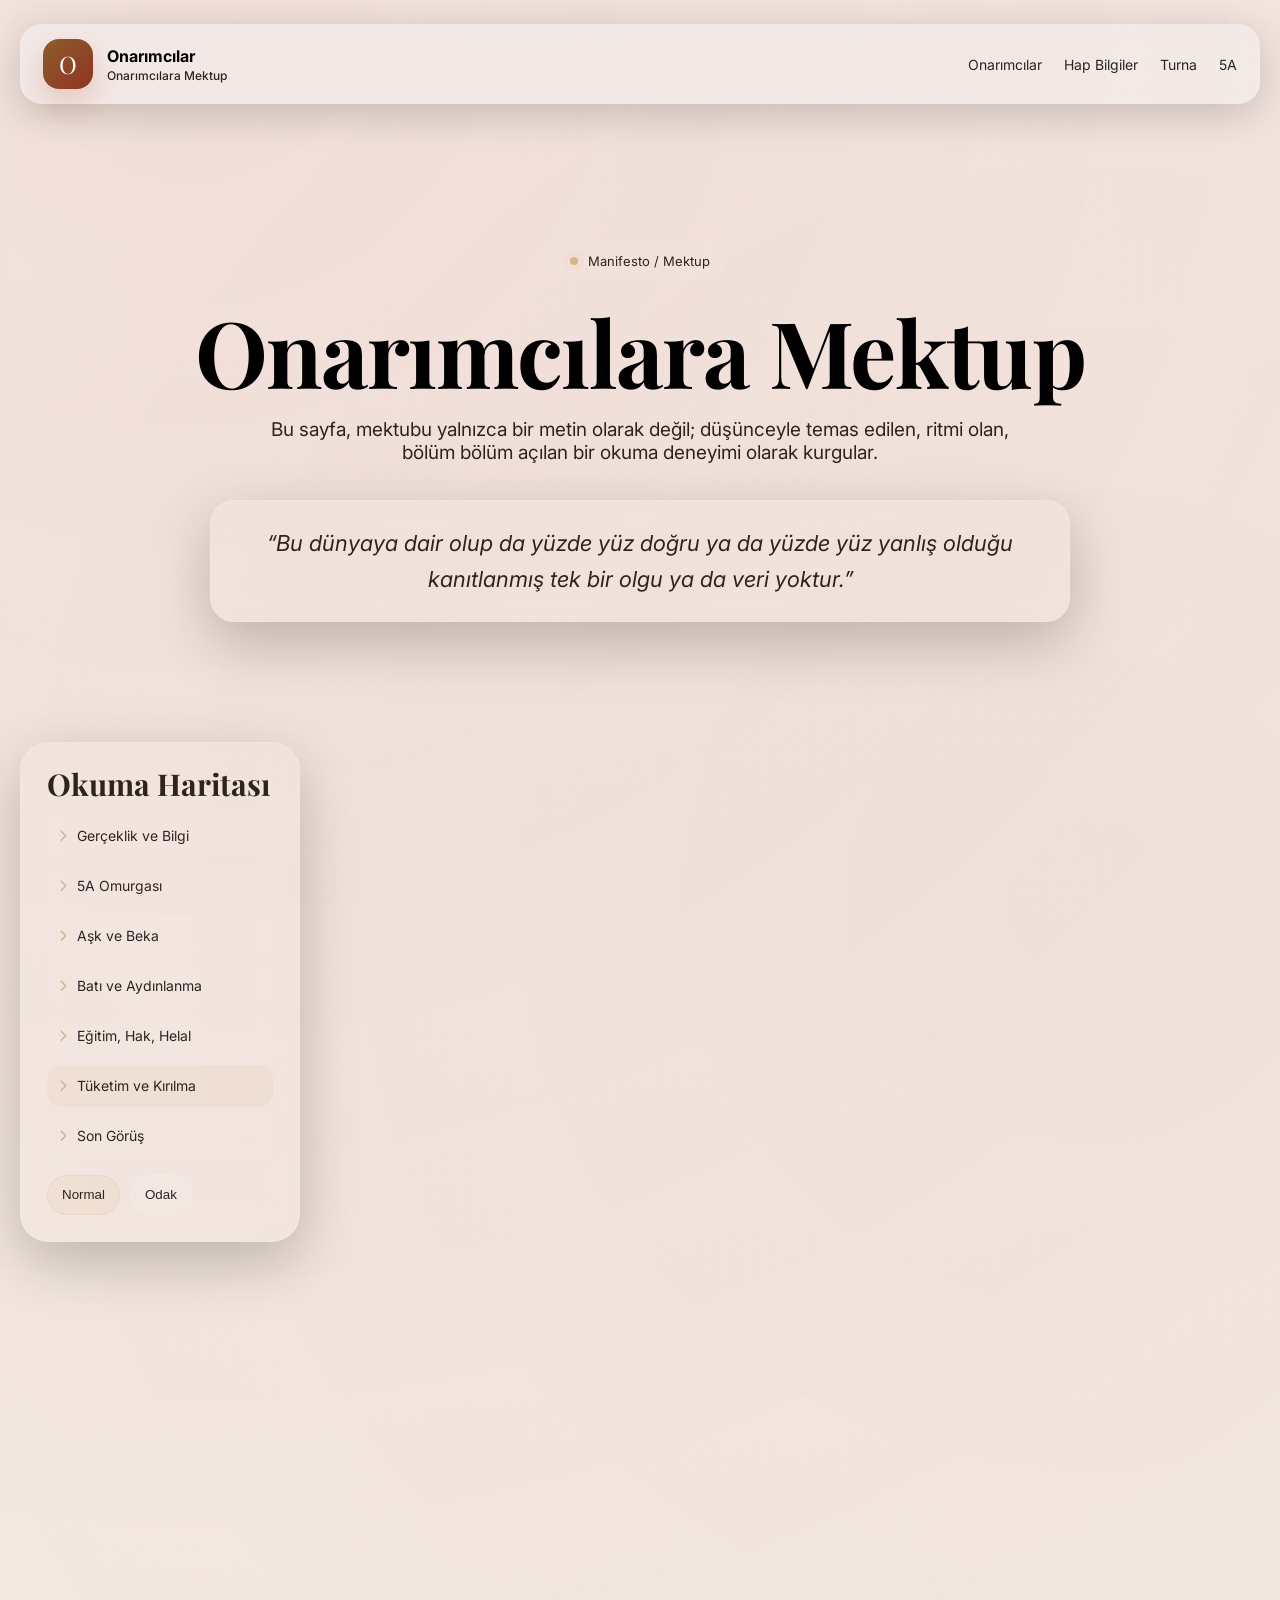
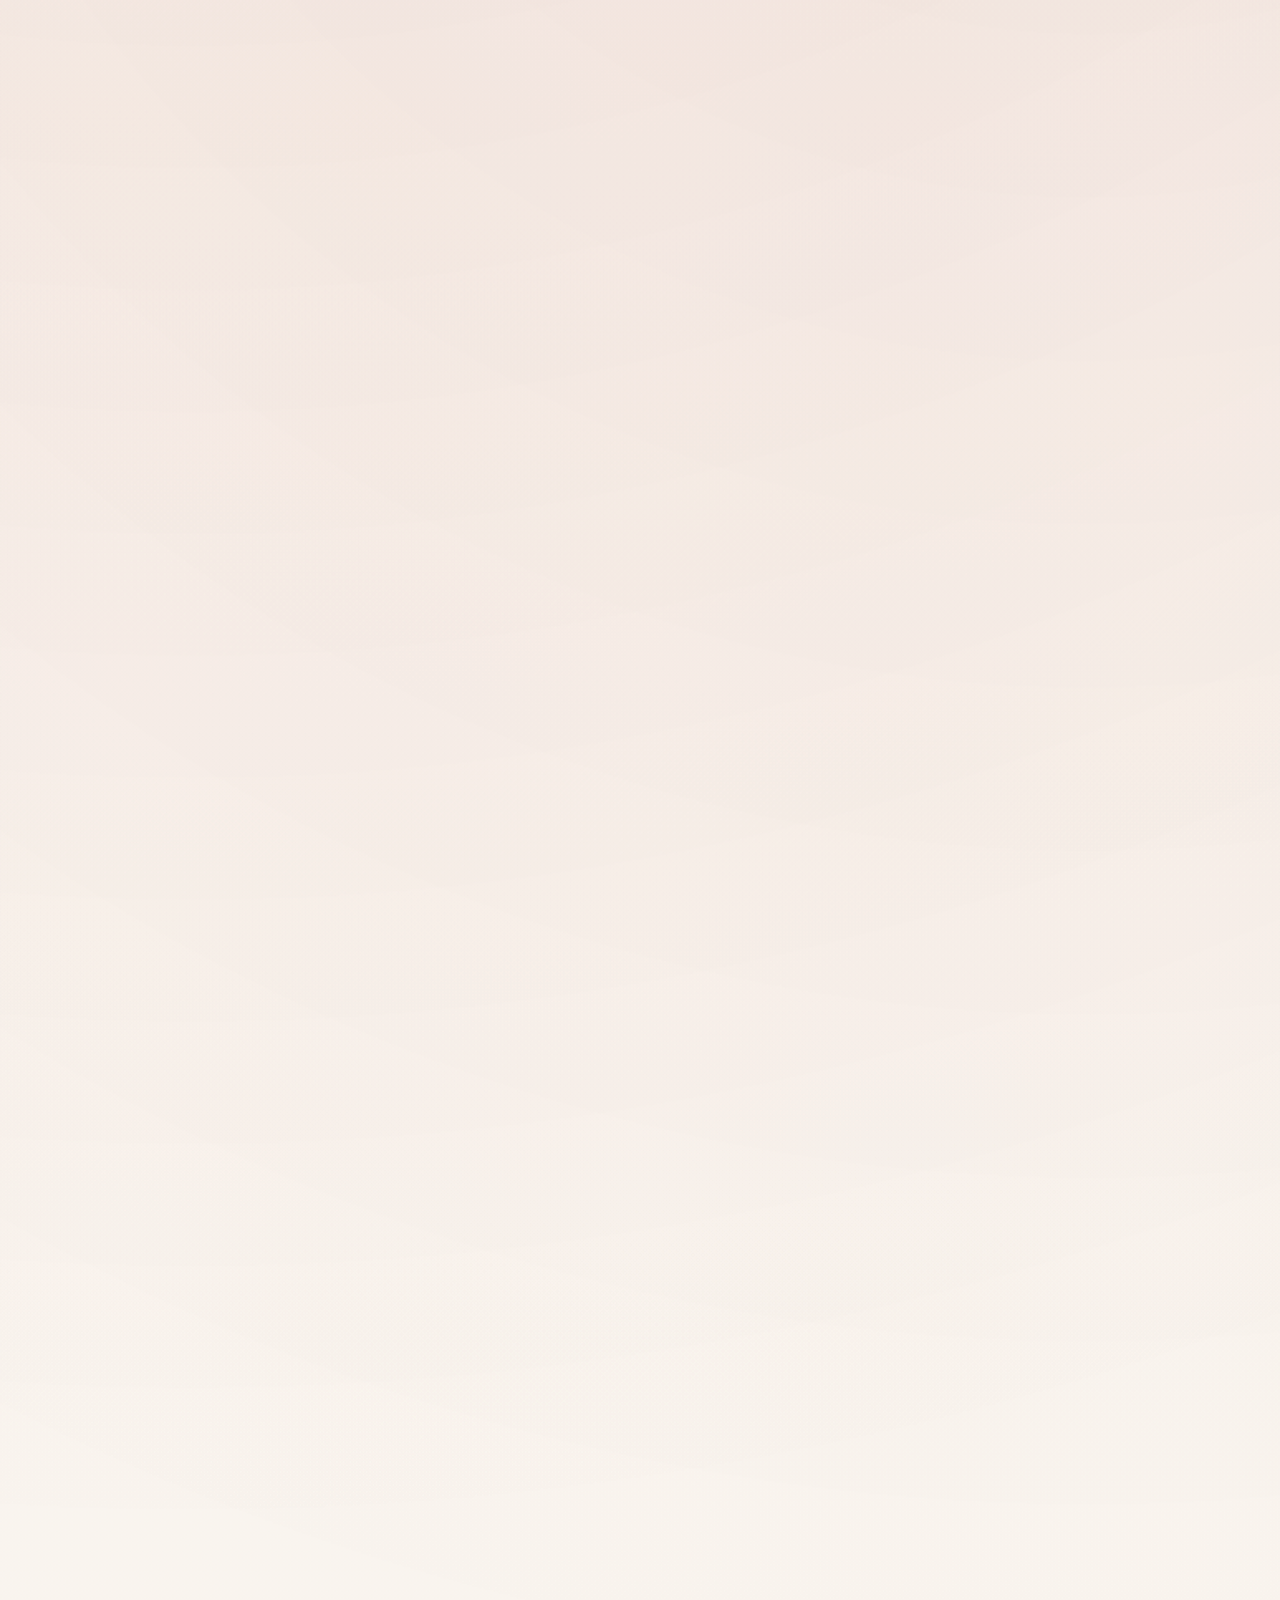
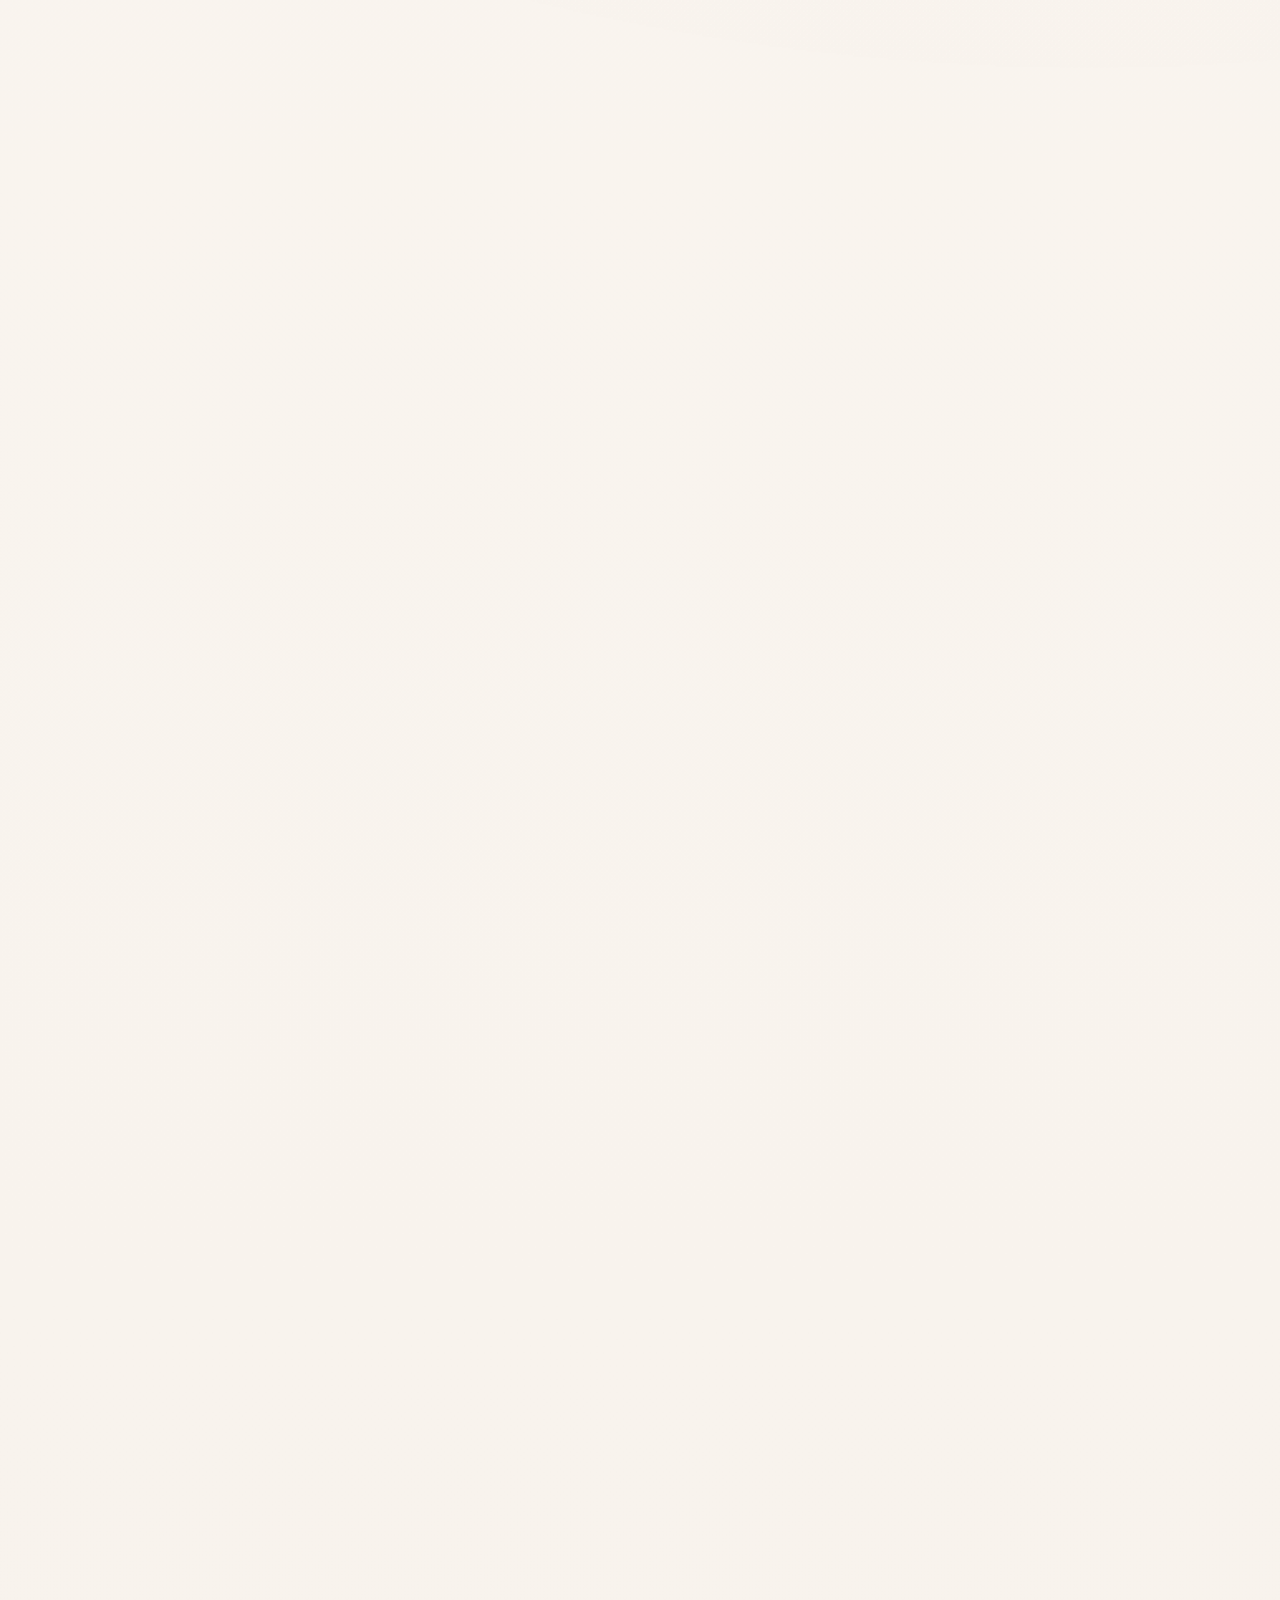
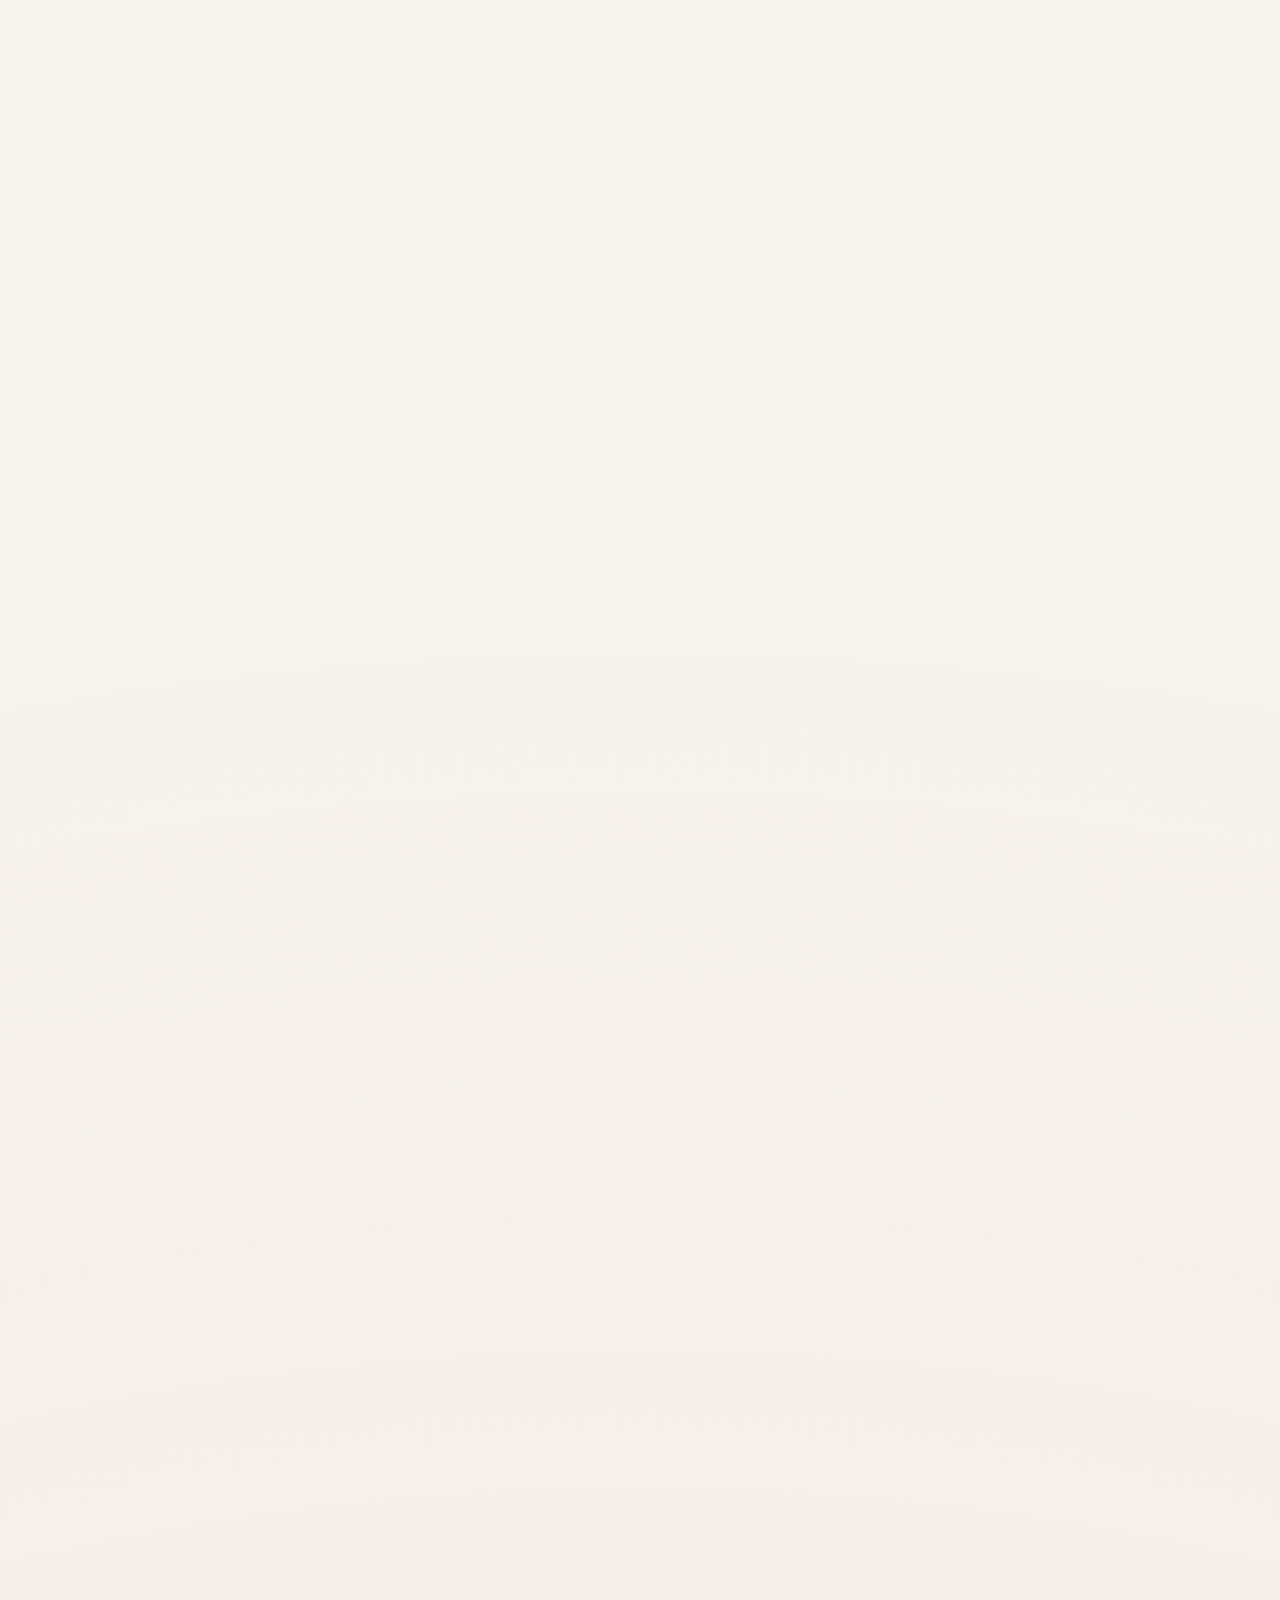
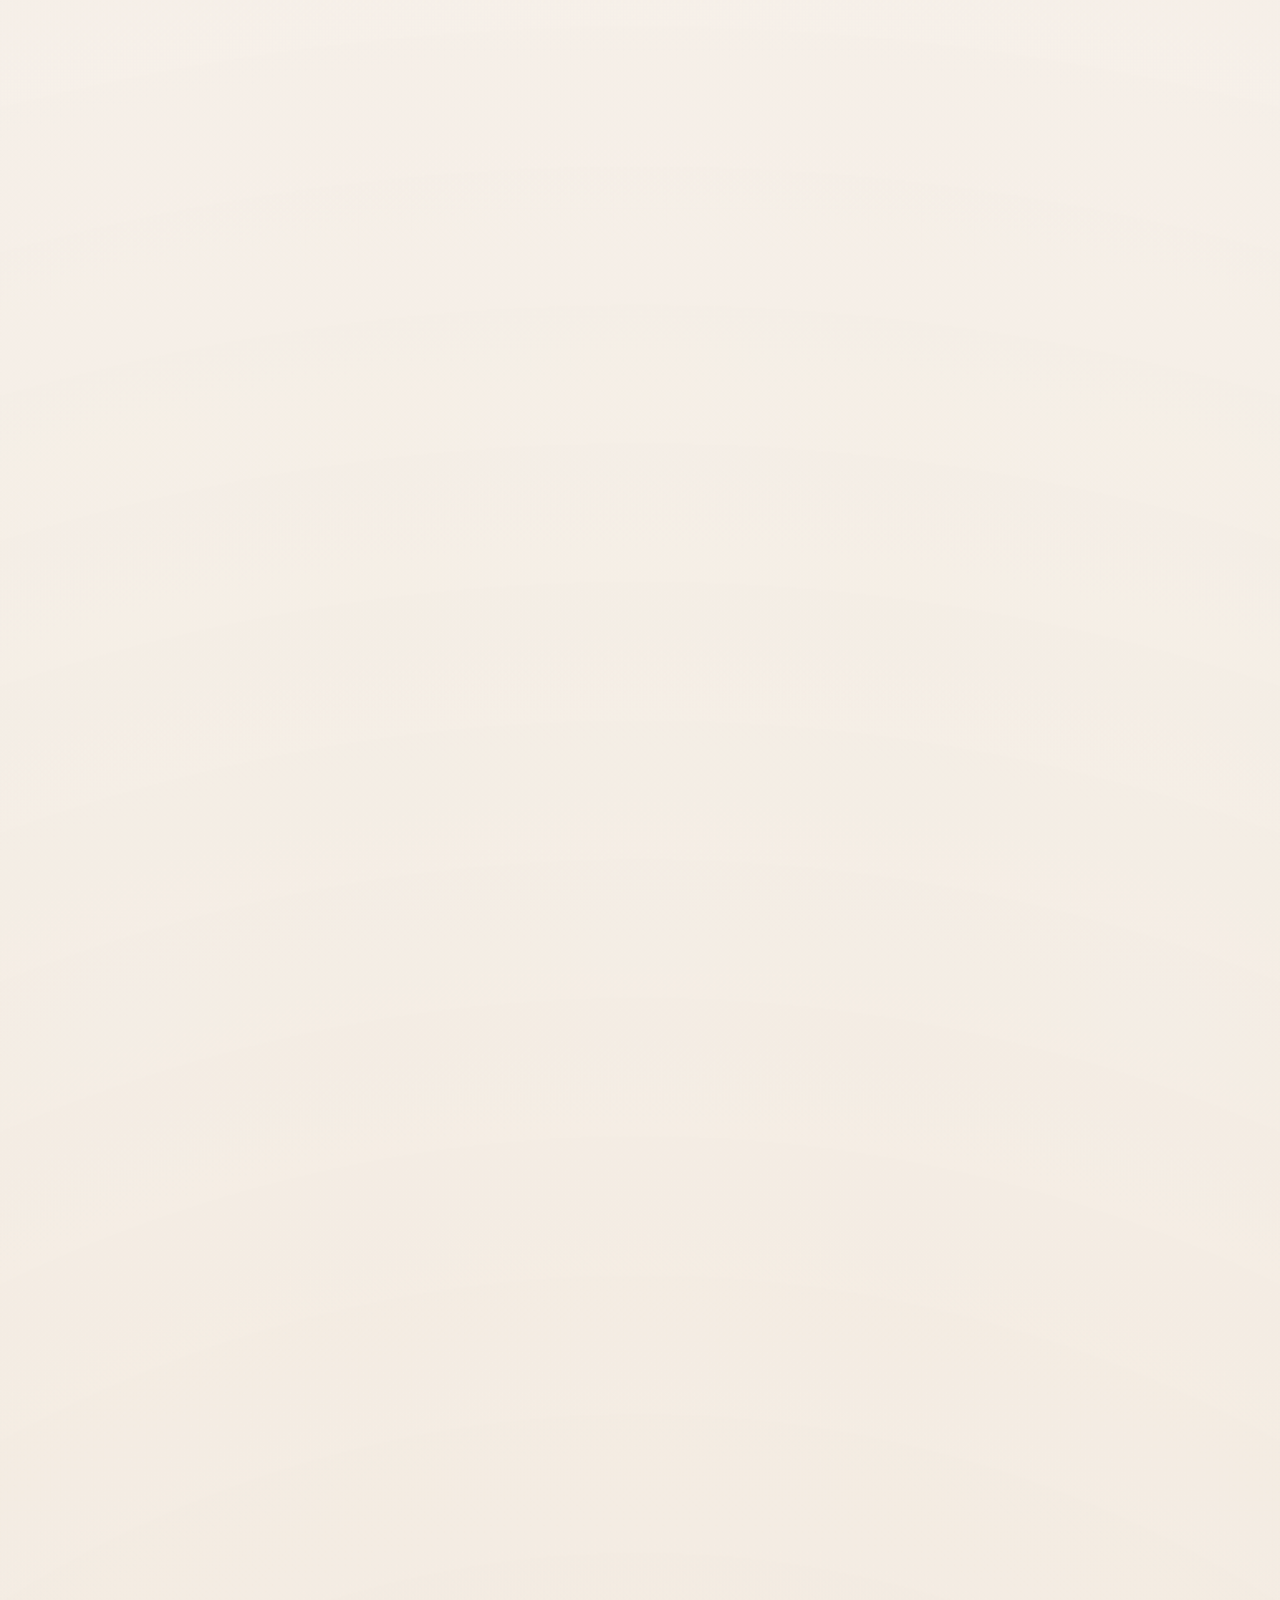
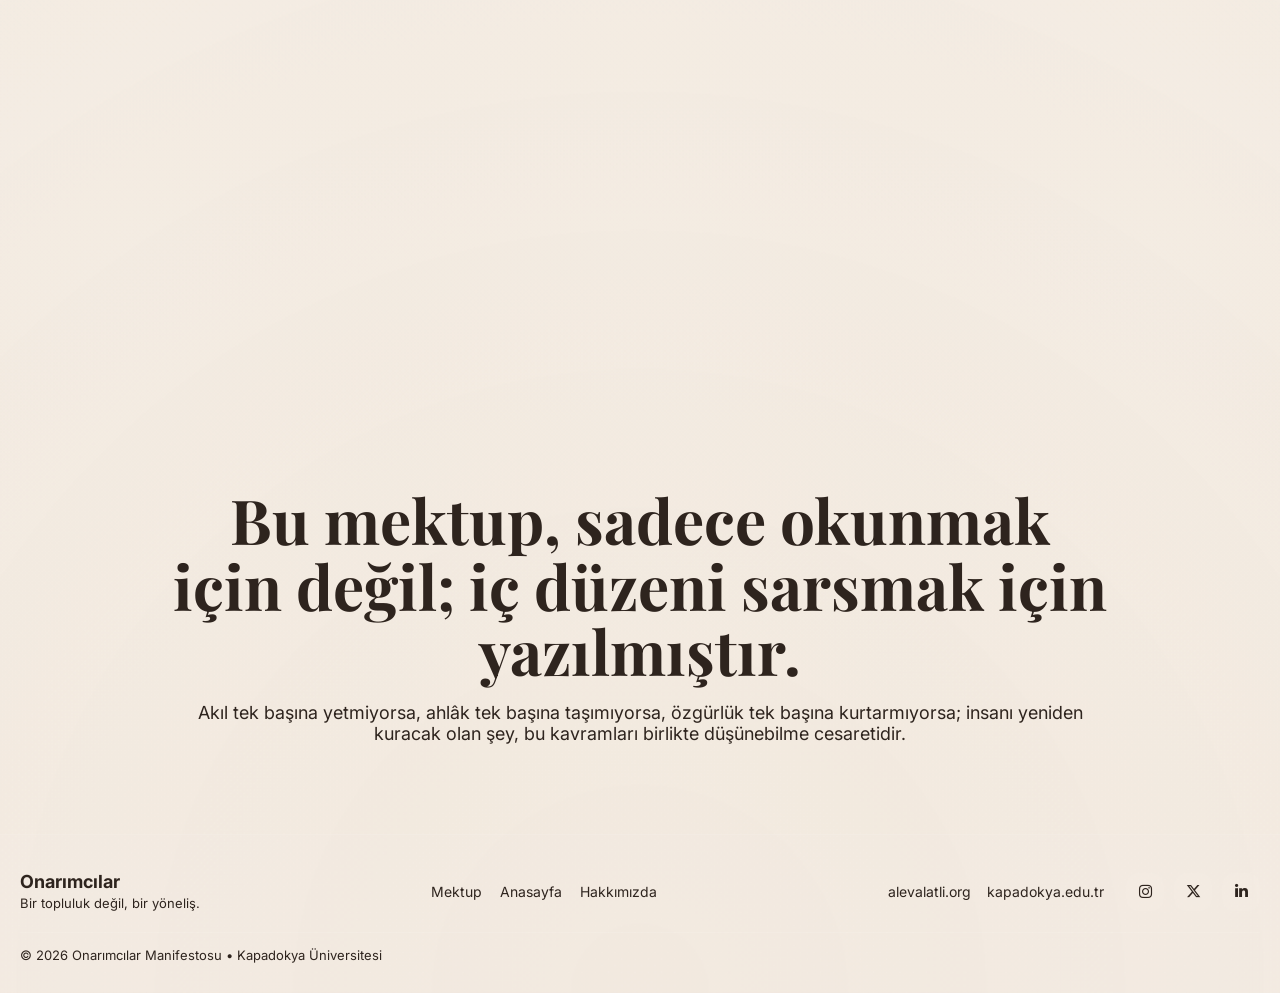
==== mektup.html @ 8ad089d4 "Demo-Güncel" ====
<!doctype html>
<html lang="tr">
  <head>
    <meta charset="UTF-8" />
    <meta name="viewport" content="width=device-width, initial-scale=1.0" />
    <title>Onarımcılara Mektup | Kapadokya Üniversitesi</title>
    <meta
      name="description"
      content="Onarımcılara Mektup: akıl, ahlâk, adalet, adap ve aşk etrafında şekillenen Onarımcı düşüncenin mektup formunda anlatımı."
    />

    <link rel="preconnect" href="https://fonts.googleapis.com" />
    <link rel="preconnect" href="https://fonts.gstatic.com" crossorigin />
    <link
      href="https://fonts.googleapis.com/css2?family=Inter:wght@400;500;600;700;800&family=Playfair+Display:wght@600;700;800&display=swap"
      rel="stylesheet"
    />
    <link
      rel="stylesheet"
      href="https://cdnjs.cloudflare.com/ajax/libs/font-awesome/6.5.0/css/all.min.css"
    />
    <style>
      :root {
        --bg: #0d0b09;
        --bg-2: #15110f;
        --paper: #f7f1e8;
        --paper-2: #f2ebdf;
        --text: #231d18;
        --muted: #6f655c;
        --line: rgba(35, 29, 24, 0.12);
        --accent: #b5452f;
        --accent-2: #8f3322;
        --accent-soft: rgba(181, 69, 47, 0.08);
        --gold: #d7b58b;
        --gold-soft: rgba(215, 181, 139, 0.12);
        --white: #ffffff;
        --shadow: 0 20px 60px rgba(0, 0, 0, 0.22);
        --shadow-strong: 0 40px 120px rgba(0, 0, 0, 0.35);
        --max: 1320px;
        --reading: 860px;
        --radius: 28px;
        --text-main: #1f1a17;
        --text-soft: #6f665f;
        --text-light: #8a8076;
        --accent: #8d5e2b;
      }

      * {
        margin: 0;
        padding: 0;
        box-sizing: border-box;
      }

      html {
        scroll-behavior: smooth;
      }

      body {
        font-family: "Inter", sans-serif;
        background:
          radial-gradient(
            circle at 15% 0%,
            rgba(181, 69, 47, 0.1),
            transparent 35%
          ),
          radial-gradient(
            circle at 85% 10%,
            rgba(143, 51, 34, 0.06),
            transparent 30%
          ),
          radial-gradient(
            circle at 50% 100%,
            rgba(215, 181, 139, 0.1),
            transparent 40%
          ),
          linear-gradient(180deg, #fbf7f2 0%, #f5efe8 100%);
       
        overflow-x: hidden;
      }

      a {
        color: inherit;
        text-decoration: none;
      }

      h1,
      h2,
      h3,
      h4 {
        font-family: "Playfair Display", serif;
        line-height: 1.06;
      }

      .container {
        width: min(var(--max), calc(100% - 40px));
        margin: 0 auto;
      }

      #progressBar {
        position: fixed;
        inset: 0 auto auto 0;
        width: 0%;
        height: 4px;
        background: linear-gradient(90deg, var(--accent), #e16b4d);
        z-index: 9999;
      }

      .spotlight {
        position: fixed;
        width: 320px;
        height: 320px;
        border-radius: 50%;
        background: radial-gradient(
          circle,
          rgba(255, 255, 255, 0.06),
          transparent 70%
        );
        pointer-events: none;
        transform: translate(-50%, -50%);
        z-index: 1;
        mix-blend-mode: screen;
        opacity: 0.65;
      }

      .topbar-wrap {
        position: sticky;
        top: 12px;
        z-index: 1000;
        padding-top: 12px;
      }

      .topbar {
        max-width: var(--max);
        margin: 0 auto;
        width: calc(100% - 40px);
        border: 1px solid rgba(255, 255, 255, 0.08);
        background: rgba(242, 238, 237, 0.62);
        backdrop-filter: blur(18px);
        border-radius: 22px;
        box-shadow: 0 10px 40px rgba(0, 0, 0, 0.18);
        transition: 0.3s ease;
      }

      .topbar.scrolled {
        box-shadow: 0 20px 60px rgba(0, 0, 0, 0.28);
      }

      .topbar-inner {
        min-height: 78px;
        display: flex;
        align-items: center;
        justify-content: space-between;
        gap: 20px;
        padding: 0 22px;

      }

      .brand {
        display: flex;
        align-items: center;
        gap: 14px;
      }

      .brand-mark {
        width: 50px;
        height: 50px;
        border-radius: 16px;
        display: grid;
        place-items: center;
        color: #fff;
        background: linear-gradient(135deg, var(--accent), var(--accent-2));
        box-shadow: 0 14px 30px rgba(181, 69, 47, 0.22);
        font-family: "Playfair Display", serif;
        font-size: 24px;
      }

      .brand-text {
        font-weight: 700;
        font-size: 16px;
      }

      .brand-text small {
        display: block;
        font-size: 12px;
        color: rgba(255, 255, 255, 0.62);
        font-weight: 500;
        margin-top: 2px;
      }

      .nav {
        display: flex;
        align-items: center;
        gap: 22px;
      }

      .nav-item {
        position: relative;
      }

      .nav-item span {
        cursor: pointer;
        font-size: 14px;
        color: rgba(255, 255, 255, 0.78);
      }

      .nav > a {
        font-size: 14px;
        color: rgba(255, 255, 255, 0.78);
      }

      .dropdown {
        position: absolute;
        top: 120%;
        left: 0;
        min-width: 240px;
        padding: 14px;
        border-radius: 18px;
        background: rgba(255, 255, 255, 0.98);
        color: var(--text);
        border: 1px solid var(--line);
        box-shadow: 0 18px 40px rgba(0, 0, 0, 0.18);
        opacity: 0;
        pointer-events: none;
        transform: translateY(10px);
        transition: 0.25s ease;
        display: flex;
        flex-direction: column;
        gap: 10px;
      }

      .dropdown a {
        font-size: 14px;
        padding: 8px 10px;
        border-radius: 10px;
        transition: 0.2s;
      }

      .dropdown a:hover {
        background: var(--accent-soft);
        color: var(--accent);
      }

      .nav-item:hover .dropdown {
        opacity: 1;
        pointer-events: auto;
        transform: none;
      }

      .menu-toggle {
        display: none;
        width: 46px;
        height: 46px;
        border: 1px solid rgba(255, 255, 255, 0.12);
        border-radius: 14px;
        background: rgba(255, 255, 255, 0.06);
        color: #fff;
        font-size: 18px;
        cursor: pointer;
      }

      section {
        padding: 90px 0;
        position: relative;
        z-index: 2;
      }

      .hero-letter {
        min-height: 72vh;
        display: grid;
        place-items: center;
        text-align: center;
        padding: 150px 0 120px;
      }

      .hero-letter .hero-inner {
        max-width: 920px;
      }

      .eyebrow {
        display: inline-flex;
        align-items: center;
        gap: 10px;
        padding: 10px 14px;
        border: 1px solid rgba(255, 255, 255, 0.1);
        border-radius: 999px;
        background: rgba(255, 255, 255, 0.06);
        color: rgba(255, 255, 255, 0.76);
        font-size: 13px;
        margin-bottom: 22px;
        backdrop-filter: blur(10px);
      }

      .eyebrow::before {
        content: "";
        width: 8px;
        height: 8px;
        border-radius: 50%;
        background: var(--gold);
        box-shadow: 0 0 0 6px rgba(215, 181, 139, 0.09);
      }

      .hero-letter h1 {
        font-size: clamp(48px, 8vw, 92px);
        letter-spacing: -1.7px;
        margin-bottom: 18px;
      }

      .hero-letter p {
        max-width: 760px;
        margin: 0 auto;
        font-size: 19px;
        color: rgba(255, 255, 255, 0.72);
      }

      .hero-quote {
        max-width: 860px;
        margin: 36px auto 0;
        padding: 24px 26px;
        border-radius: 24px;
        background: rgba(255, 255, 255, 0.06);
        border: 1px solid rgba(255, 255, 255, 0.1);
        box-shadow: var(--shadow);
        backdrop-filter: blur(14px);
      }

      .hero-quote p {
        font-size: 22px;
        line-height: 1.65;
        font-style: italic;
        color: rgba(255, 255, 255, 0.92);
      }

      .experience-shell {
        display: grid;
        grid-template-columns: 280px minmax(0, 1fr);
        gap: 28px;
        align-items: start;
      }

      .chapter-nav {
        position: sticky;
        top: 110px;
      }

      .chapter-card {
        padding: 26px;
        border-radius: 28px;
        background: rgba(255, 255, 255, 0.06);
        border: 1px solid rgba(255, 255, 255, 0.1);
        box-shadow: var(--shadow);
        backdrop-filter: blur(16px);
      }

      .chapter-card h3 {
        font-size: 30px;
        margin-bottom: 14px;
      }

      .chapter-card p {
        color: rgba(255, 255, 255, 0.68);
        margin-bottom: 16px;
        font-size: 14px;
      }

      .chapter-links {
        display: grid;
        gap: 8px;
      }

      .chapter-links a {
        display: flex;
        align-items: center;
        gap: 10px;
        min-height: 42px;
        padding: 0 12px;
        border-radius: 14px;
        background: rgba(255, 255, 255, 0.04);
        color: rgba(255, 255, 255, 0.76);
        font-size: 14px;
        transition: 0.25s ease;
      }

      .chapter-links a:hover,
      .chapter-links a.active {
        background: rgba(215, 181, 139, 0.12);
        color: #fff;
      }

      .chapter-links a i {
        color: var(--gold);
        font-size: 12px;
      }

      .reading-mode {
        display: flex;
        gap: 10px;
        margin-top: 18px;
      }

      .mode-btn {
        min-height: 40px;
        padding: 0 14px;
        border-radius: 999px;
        border: 1px solid rgba(255, 255, 255, 0.12);
        background: rgba(255, 255, 255, 0.06);
        color: #fff;
        cursor: pointer;
        transition: 0.25s ease;
      }

      .mode-btn:hover,
      .mode-btn.active {
        background: rgba(215, 181, 139, 0.14);
        border-color: rgba(215, 181, 139, 0.18);
      }

      .paper-area {
        position: relative;
      }

      .paper-stage {
        position: relative;
        padding: 24px;
        border-radius: 36px;
        background: linear-gradient(
          180deg,
          rgba(255, 255, 255, 0.08),
          rgba(255, 255, 255, 0.03)
        );
        border: 1px solid rgba(255, 255, 255, 0.08);
        box-shadow: var(--shadow-strong);
        overflow: hidden;
      }

      .paper-stage::before {
        content: "";
        position: absolute;
        inset: 0;
        background:
          radial-gradient(
            circle at top right,
            rgba(215, 181, 139, 0.08),
            transparent 24%
          ),
          radial-gradient(
            circle at bottom left,
            rgba(181, 69, 47, 0.08),
            transparent 24%
          );
        pointer-events: none;
      }

      .paper-sheet {
        position: relative;
        background: linear-gradient(
          180deg,
          var(--paper) 0%,
          var(--paper-2) 100%
        );
        color: var(--text);
        border-radius: 28px;
        padding: 44px 46px 46px;
        box-shadow: 0 30px 80px rgba(0, 0, 0, 0.18);
        overflow: hidden;
      }

      .paper-sheet::before {
        content: "";
        position: absolute;
        inset: 0;
        background:
          linear-gradient(rgba(255, 255, 255, 0.04), rgba(255, 255, 255, 0.04)),
          url("https://www.transparenttextures.com/patterns/paper.png");
        opacity: 0.22;
        pointer-events: none;
      }

      .sheet-meta {
        position: relative;
        z-index: 2;
        display: flex;
        justify-content: space-between;
        align-items: center;
        gap: 20px;
        margin-bottom: 24px;
      }

      .sheet-meta .title {
        font-family: "Playfair Display", serif;
        font-size: 32px;
      }

      .sheet-meta .page-indicator {
        font-size: 13px;
        color: var(--muted);
      }

      .chapter-block + .chapter-block {
        margin-top: 38px;
        padding-top: 38px;
        border-top: 1px solid rgba(35, 29, 24, 0.08);
      }

      .chapter-kicker {
        display: inline-flex;
        align-items: center;
        min-height: 34px;
        padding: 0 12px;
        border-radius: 999px;
        background: rgba(181, 69, 47, 0.08);
        color: var(--accent);
        font-size: 12px;
        font-weight: 700;
        letter-spacing: 1px;
        text-transform: uppercase;
        margin-bottom: 14px;
      }

      .chapter-block h2 {
        font-size: clamp(28px, 4vw, 48px);
        margin-bottom: 14px;
      }

      .chapter-lead {
        font-size: 19px;
        line-height: 1.85;
        color: #352d27;
        margin-bottom: 20px;
      }

      .letter-copy p {
        position: relative;
        z-index: 2;
        font-size: 17px;
        line-height: 1.95;
        color: #342b25;
        margin-bottom: 18px;
        opacity: 0;
        transform: translateY(24px);
        transition: 0.8s ease;
      }

      .letter-copy p.show {
        opacity: 1;
        transform: none;
      }

      .letter-copy p:first-child::first-letter {
        font-size: 64px;
        line-height: 0.8;
        float: left;
        margin-right: 12px;
        margin-top: 8px;
        font-family: "Playfair Display", serif;
        color: var(--accent);
      }

      .pull-quote {
        position: relative;
        z-index: 2;
        margin: 26px 0;
        padding: 26px 28px 26px 30px;
        border-left: 4px solid var(--accent);
        border-radius: 20px;
        background: rgba(181, 69, 47, 0.06);
      }

      .pull-quote p {
        opacity: 1;
        transform: none;
        font-size: 22px;
        line-height: 1.65;
        font-style: italic;
        color: #2e241e;
        margin-bottom: 0;
      }

      .highlight-line {
        display: inline;
        background-image: linear-gradient(
          transparent calc(100% - 0.8em),
          rgba(181, 69, 47, 0.14) 0
        );
        padding: 0 3px;
      }

      .concept-grid {
        display: grid;
        grid-template-columns: repeat(5, 1fr);
        gap: 14px;
        margin: 30px 0 12px;
      }

      .concept-card {
        position: relative;
        z-index: 2;
        padding: 20px 16px;
        border-radius: 20px;
        background: rgba(255, 255, 255, 0.72);
        border: 1px solid rgba(35, 29, 24, 0.08);
        text-align: center;
      }

      .concept-card strong {
        display: block;
        font-size: 24px;
        color: var(--accent);
        margin-bottom: 8px;
      }

      .concept-card span {
        display: block;
        color: var(--muted);
        font-size: 13px;
        line-height: 1.55;
      }

      .duo-grid {
        display: grid;
        grid-template-columns: 1fr 1fr;
        gap: 16px;
        margin: 24px 0;
      }

      .duo-card {
        position: relative;
        z-index: 2;
        padding: 24px;
        border-radius: 22px;
        background: rgba(255, 255, 255, 0.74);
        border: 1px solid rgba(35, 29, 24, 0.08);
      }

      .duo-card h3 {
        font-size: 26px;
        margin-bottom: 12px;
      }

      .duo-card p {
        opacity: 1;
        transform: none;
        margin-bottom: 0;
        color: #4f443b;
      }

      .margin-note {
        position: relative;
        z-index: 2;
        margin: 26px 0;
        padding: 18px 20px;
        border-radius: 18px;
        background: rgba(35, 29, 24, 0.04);
        border: 1px dashed rgba(35, 29, 24, 0.14);
        font-size: 14px;
        color: #5c5148;
      }

      .section-divider {
        display: grid;
        grid-template-columns: 1fr auto 1fr;
        align-items: center;
        gap: 16px;
        margin: 26px 0 34px;
      }

      .section-divider::before,
      .section-divider::after {
        content: "";
        height: 1px;
        background: rgba(35, 29, 24, 0.1);
      }

      .section-divider span {
        font-size: 12px;
        letter-spacing: 1.8px;
        text-transform: uppercase;
        color: var(--muted);
      }

      .signature-block {
        margin-top: 46px;
        padding-top: 24px;
        border-top: 1px solid rgba(35, 29, 24, 0.08);
      }

      .signature-block .sign {
        font-family: "Playfair Display", serif;
        font-size: 30px;
        color: var(--accent);
        margin-bottom: 8px;
      }

      .signature-block small {
        color: var(--muted);
        font-size: 13px;
      }

      .closing-band {
        text-align: center;
        max-width: 940px;
        margin: 0 auto;
      }

      .closing-band h2 {
        font-size: clamp(34px, 5vw, 62px);
        margin-bottom: 18px;
      }

      .closing-band p {
        font-size: 18px;
        color: rgba(255, 255, 255, 0.72);
      }

      .footer-advanced {
        border-top: 1px solid rgba(255, 255, 255, 0.08);
        padding: 36px 0 30px;
        background: rgba(255, 255, 255, 0.02);
      }

      .footer-top {
        display: flex;
        justify-content: space-between;
        align-items: center;
        gap: 20px;
        flex-wrap: wrap;
        margin-bottom: 20px;
      }

      .footer-brand strong {
        display: block;
        font-size: 18px;
      }

      .footer-brand span {
        font-size: 13px;
        color: rgba(255, 255, 255, 0.58);
      }

      .footer-links {
        display: flex;
        gap: 18px;
        flex-wrap: wrap;
      }

      .footer-links a {
        font-size: 14px;
        color: rgba(255, 255, 255, 0.72);
        transition: 0.2s;
      }

      .footer-links a:hover {
        color: var(--gold);
      }

      .footer-external {
        display: flex;
        align-items: center;
        gap: 16px;
        flex-wrap: wrap;
      }

      .footer-external a {
        font-size: 14px;
        color: rgba(255, 255, 255, 0.72);
        transition: 0.2s;
      }

      .footer-external a:hover {
        color: var(--gold);
      }

      .social-icons {
        display: flex;
        gap: 10px;
        margin-left: 6px;
      }

      .social-icons a {
        width: 38px;
        height: 38px;
        border-radius: 12px;
        display: grid;
        place-items: center;
        background: rgba(255, 255, 255, 0.04);
        color: #fff;
        font-size: 15px;
        transition: 0.25s ease;
      }

      .social-icons a:hover {
        transform: translateY(-2px);
      }

      .social-icons a:nth-child(1):hover {
        background: #e1306c;
      }

      .social-icons a:nth-child(2):hover {
        background: #000000;
      }

      .social-icons a:nth-child(3):hover {
        background: #0077b5;
      }

      .footer-bottom {
        border-top: 1px solid rgba(255, 255, 255, 0.08);
        padding-top: 14px;
      }

      .footer-bottom p {
        font-size: 13px;
        color: rgba(255, 255, 255, 0.58);
      }

      .reveal {
        opacity: 0;
        transform: translateY(26px);
        transition: 0.8s ease;
      }

      .reveal.show {
        opacity: 1;
        transform: none;
      }

      body.focus-reading .spotlight {
        opacity: 0;
      }

      body.focus-reading .chapter-card {
        opacity: 0.75;
      }

      body.focus-reading .paper-sheet {
        max-width: 820px;
        margin: 0 auto;
      }

      @media (max-width: 1180px) {
        .experience-shell {
          grid-template-columns: 1fr;
        }

        .chapter-nav {
          position: static;
        }

        .concept-grid {
          grid-template-columns: repeat(3, 1fr);
        }
      }

      @media (max-width: 920px) {
        .duo-grid,
        .concept-grid {
          grid-template-columns: 1fr 1fr;
        }

        .nav {
          position: fixed;
          top: 94px;
          left: 20px;
          right: 20px;
          flex-direction: column;
          align-items: flex-start;
          gap: 14px;
          padding: 18px;
          border-radius: 24px;
          border: 1px solid rgba(255, 255, 255, 0.08);
          background: rgba(15, 11, 9, 0.98);
          box-shadow: var(--shadow);
          opacity: 0;
          pointer-events: none;
          transform: translateY(-10px);
          transition: 0.25s ease;
        }

        .nav.active {
          opacity: 1;
          pointer-events: auto;
          transform: none;
        }

        .menu-toggle {
          display: inline-grid;
          place-items: center;
        }
      }

      @media (max-width: 640px) {
        .container,
        .topbar {
          width: calc(100% - 24px);
        }

        .topbar-inner {
          min-height: 72px;
          padding: 0 16px;
        }

        .hero-letter {
          min-height: auto;
          padding: 120px 0 90px;
        }

        .paper-stage {
          padding: 14px;
          border-radius: 24px;
        }

        .paper-sheet {
          padding: 28px 22px 30px;
          border-radius: 20px;
        }

        .sheet-meta {
          flex-direction: column;
          align-items: flex-start;
        }

        .chapter-block h2 {
          font-size: 34px;
        }

        .letter-copy p {
          font-size: 16px;
        }

        .pull-quote p {
          font-size: 18px;
        }

        .duo-grid,
        .concept-grid {
          grid-template-columns: 1fr;
        }
      }
    </style>
  </head>

  <body>
    <div id="progressBar"></div>
    <div class="spotlight" id="spotlight"></div>

    <div class="topbar-wrap">
      <header class="topbar" id="topbar">
        <div class="topbar-inner">
          <a href="index.html" class="brand">
            <div class="brand-mark">O</div>
            <div class="brand-text">
              Onarımcılar
              <small  style="color: #2e241e!important;">Onarımcılara Mektup</small>
            </div>
          </a>

          <nav class="nav" id="mobileNav">
            <div class="nav-item">
              <span style="color: #2e241e!important;">Onarımcılar</span>
              <div class="dropdown">
                <a href="hakkımızda.html" style="color: #2e241e!important;">Hakkımızda</a>
                <a href="#giris" style="color: #2e241e!important;">Rüya’dan Seçkiler</a>
                <a href="özellikler.html" style="color: #2e241e!important;">Onarımcıların Özellikleri</a>
                <a href="#mutfaklar" style="color: #2e241e!important;">Çalışma Alanları</a>
                <a href="first.html" style="color: #2e241e!important;">İlk Onarımcılar </a>
                <a href="son.html" style="color: #2e241e!important;">Yeni Onarımcılar</a>
                <a href="mektup.html" style="color: #2e241e!important;">Onarımcılara Mektup</a>
              </div>
            </div>

            <div class="nav-item">
              <span style="color: #2e241e!important;">Hap Bilgiler</span>
              <div class="dropdown">
                <a href="#sacagli" style="color: #2e241e!important;">Saçaklı Mantık</a>
                <a href="#kuantum" style="color: #2e241e!important;">Kuantum Fiziği</a>
                <a href="#kedi" style="color: #2e241e!important;">Schrödinger’in Kedisi</a>
              </div>
            </div>

            <a href="turna.html" style="color: #2e241e!important;">Turna</a>
            <a href="#besa" style="color: #2e241e!important;">5A</a>
          </nav>

          <button class="menu-toggle" id="menuToggle">☰</button>
        </div>
      </header>
    </div>

    <main>
      <!-- HERO -->
      <section class="hero-letter">
        <div class="container hero-inner reveal">
          <div class="eyebrow"  style="color: #2e241e!important;" >Manifesto / Mektup</div>
          <h1>Onarımcılara Mektup</h1>
          <p  style="color: #2e241e!important;" >
            Bu sayfa, mektubu yalnızca bir metin olarak değil; düşünceyle temas
            edilen, ritmi olan, bölüm bölüm açılan bir okuma deneyimi olarak
            kurgular.
          </p>

          <div class="hero-quote">
            <p  style="color: #2e241e!important;">
              “Bu dünyaya dair olup da yüzde yüz doğru ya da yüzde yüz yanlış
              olduğu kanıtlanmış tek bir olgu ya da veri yoktur.”
            </p>
          </div>
        </div>
      </section>

      <!-- PAPER EXPERIENCE -->
      <section id="icerik" style="padding-top: 0">
        <div class="container experience-shell">
          <aside class="chapter-nav reveal">
            <div class="chapter-card">
              <h3  style="color: #2e241e!important;" >Okuma Haritası</h3>
              <div class="chapter-links" id="chapterLinks">
                <a href="#bolum-1" class="active"  style="color: #2e241e!important;"
                  ><i class="fa-solid fa-chevron-right"></i> Gerçeklik ve
                  Bilgi</a
                >
                <a href="#bolum-2"  style="color: #2e241e!important;"
                  ><i class="fa-solid fa-chevron-right"></i> 5A Omurgası</a
                >
                <a href="#bolum-3"  style="color: #2e241e!important;"
                  ><i class="fa-solid fa-chevron-right"></i> Aşk ve Beka</a
                >
                <a href="#bolum-4"  style="color: #2e241e!important;"
                  ><i class="fa-solid fa-chevron-right"></i> Batı ve
                  Aydınlanma</a
                >
                <a href="#bolum-5"  style="color: #2e241e!important;"
                  ><i class="fa-solid fa-chevron-right"></i> Eğitim, Hak,
                  Helal</a
                >
                <a href="#bolum-6"  style="color: #2e241e!important;"
                  ><i class="fa-solid fa-chevron-right"></i> Tüketim ve
                  Kırılma</a
                >
                <a href="#bolum-7"  style="color: #2e241e!important;"
                  ><i class="fa-solid fa-chevron-right"></i> Son Görüş</a
                >
              </div>

              <div class="reading-mode">
                <button class="mode-btn active" id="normalMode"  style="color: #2e241e!important;" >Normal</button>
                <button class="mode-btn" id="focusMode"  style="color: #2e241e!important;" >Odak</button>
              </div>
            </div>
          </aside>

          <div class="paper-area">
            <div class="paper-stage reveal">
              <article class="paper-sheet">
                <div class="sheet-meta">
                  <div class="title">Onarımcılara Mektup</div>
                  
                </div>

                <!-- BÖLÜM 1 -->
                <section class="chapter-block" id="bolum-1">
                  <div class="chapter-kicker">Bölüm 01</div>
                  <h2>Gerçeklik, kesinlik ve insan aklının sınırı</h2>
                  <p class="chapter-lead">
                    Mektup, kesinlik iddiasını ilk anda sarsar. Dünyaya dair tek
                    bir mutlak veri olmadığını söyleyerek okuru doğrusal ve
                    kapalı düşünce biçiminden çıkarır.
                  </p>

                  <div class="letter-copy">
                    <p>
                      Bu dünyaya dair olup da yüzde yüz doğru ya da yüzde yüz
                      yanlış olduğu kanıtlanmış tek bir olgu ya da veri yoktur.
                      Matematik kanunları gerçeği yansıttıkları sürece kesin
                      değildirler; kesin olduklarında ise gerçeği yansıtmazlar.
                    </p>

                    <p>
                      Burada mesele, bilimi küçümsemek değil; bilim aracılığıyla
                      kurduğumuz model ile gerçekliğin kendisini birbirine
                      karıştırmamaktır. Sahici dünya cetvelle çizilmiş kadar
                      düzgün değildir; dağınıktır, pusludur, katmanlıdır.
                    </p>

                    <p>
                      Fizik doğrusal sistemleri çözer; ne var ki gerçek dünyada
                      doğrusal sistem yoktur. “Şu şöyle etkilenirse, bu sonuç
                      alınır” türünden mutlak bir kesinlikten söz edilemez.
                      Hatta bazı şeylerin ilkesel olarak bilinemeyeceği de
                      modern düşüncenin içinde ispat edilmiştir.
                    </p>

                    <div class="pull-quote">
                      <p>
                        İnsan aklı, evrene dair tartışmasız gerçeği çözemez;
                        mesele de zaten yalnızca bu değildir.
                      </p>
                    </div>

                    <p>
                      Matematikçiler ve fizikçiler, tutarlı bir kâinat inşa
                      etmeye çalışırlar; fakat bu inşa, son tahlilde zihinsel
                      bir tasarımdır. İnsanlık, kâinatı olduğu gibi değil,
                      aklının kurabildiği ölçüde temsil eder.
                    </p>

                    <p>
                      Buna rağmen matematik ve fizik insanın gözünü açar.
                      Maxwell’in elektromanyetizmi matematikle kurması,
                      Einstein’ın göreceliği denklemlerle ifade etmesi, insan
                      zihninin kâinatı okuma kapasitesine işaret eder. Yani akıl
                      ve bilim gereklidir; ama mutlaklaştırıldıklarında
                      tehlikeli hale gelirler.
                    </p>

                    <div class="margin-note">
                      Bu ilk bölümün ana duygusu şudur: kesinlik sarhoşluğundan
                      çıkmadan hakikate yaklaşmak mümkün değildir.
                    </div>
                  </div>
                </section>

                <div class="section-divider"><span>çekirdek omurga</span></div>

                <!-- BÖLÜM 2 -->
                <section class="chapter-block" id="bolum-2">
                  <div class="chapter-kicker">Bölüm 02</div>
                  <h2>5A: Akıl, Ahlâk, Adalet, Adap, Aşk</h2>
                  <p class="chapter-lead">
                    Mektubun merkezinde 5A vardır. Bu kavramlar, yalnızca fikir
                    düzeyinde değil; yaşama düzeni kuran ilkeler olarak sunulur.
                  </p>

                  <div class="concept-grid">
                    <div class="concept-card">
                      <strong>Akıl</strong>
                      <span>İnsan olmanın vazgeçilmez koşulu</span>
                    </div>
                    <div class="concept-card">
                      <strong>Ahlâk</strong>
                      <span>Aklı kötülükten koruyan denetim</span>
                    </div>
                    <div class="concept-card">
                      <strong>Adalet</strong>
                      <span>Ahlaki değerleri onurlandırmanın yolu</span>
                    </div>
                    <div class="concept-card">
                      <strong>Adap</strong>
                      <span>Üçlünün hayata geçiriliş yöntemi</span>
                    </div>
                    <div class="concept-card">
                      <strong>Aşk</strong>
                      <span>İnsanoğlunun bekasının sırrı</span>
                    </div>
                  </div>

                  <div class="letter-copy">
                    <p>
                      Mektup çok açık konuşur:
                      <span class="highlight-line"
                        >Akıl olmazsa olmazdır; ama tek başına yeterli
                        değildir.</span
                      >
                      Çünkü ahlâkın denetiminde olmayan akıl, eninde sonunda
                      kötülüğe sapabilir. Fransız Aydınlanması’nın insan aklını
                      insanlığın esenliğini sağlamaya yeterli görmesi, tarihin
                      içinden gelen savaşlar ve yıkımlar tarafından boşa
                      düşürülmüştür.
                    </p>

                    <p>
                      Ahlâki “değerleri reddeden bilim”in zehirli bir yılan gibi
                      şerre dönüşebileceği söylenir. Burada mesele bilime
                      karşıtlık değil; onu denetimsiz bırakmama bilincidir.
                    </p>

                    <p>
                      Adalet, ahlâki değerleri onurlandırmanın yegâne yolu
                      olarak tanımlanır. Hatta özgürlüklerden daha önemli
                      görülür; çünkü değerlerden kopuk özgürlük de, tıpkı
                      denetimsiz akıl gibi, kötülüğe bükülebilir.
                    </p>

                    <p>
                      Adap ise, akıl-ahlâk-adalet üçlüsünün yöntemi olarak
                      düşünülür. Adabın korunduğu yerde ilişkiler, kurumlar ve
                      gündelik hayat daha sahici bir dengeye kavuşur.
                    </p>
                  </div>
                </section>

                <!-- BÖLÜM 3 -->
                <section class="chapter-block" id="bolum-3">
                  <div class="chapter-kicker">Bölüm 03</div>
                  <h2>Aşk, insanın bekası ve “hoş seda” fikri</h2>
                  <p class="chapter-lead">
                    PDF’nin orta sayfalarında metin sert bir düşünce tartışması
                    olmaktan çıkar ve derin bir varlık anlatısına dönüşür. Aşk,
                    burada duygusal bir tema değil; insanın kalıcılık kurma
                    biçimidir. :contentReference[oaicite:3]{index=3}
                  </p>

                  <div class="letter-copy">
                    <p>
                      Aşk, insanlığın bekasının sırrıdır. Dünyayı her gün
                      yeniden kuran güçtür. Soytarıları adam eden, korkakları
                      yüreklendiren, insanın kendi kabuğunu aşmasına imkân veren
                      bir dönüştürücü kuvvettir.
                    </p>

                    <p>
                      Burada aşk yalnızca iki kişi arasındaki ilişki değildir.
                      İnsanın kendi dışına çıkabilmesi, kendisini ötekine
                      verebilmesi, bu buluşmadan yeni bir insan doğurabilmesi
                      anlamına gelir. Aşkın ortaya çıkardığı şey, yeni hedefler,
                      yeni erdemler ve yeni bir maneviyat kapasitesidir.
                    </p>

                    <div class="pull-quote">
                      <p>
                        İnsan yalnızca yaşamak için değil, kendisinden sonra
                        yaşayacak bir “hoş seda” bırakmak için de vardır.
                      </p>
                    </div>

                    <p>
                      Mektup, ölüm karşısında iki farklı dünya tasavvuru kurar.
                      Birinde birey ölünce her şey anlamsızlaşır; diğerinde ise
                      kişi, iyilik, güven, ülkü ve aşk gibi değerler üzerinden
                      ölümünden sonra da yaşayan bir doğruluk kurar.
                    </p>

                    <p>
                      “Hücreler ölür ama organizma yaşamaya devam eder” fikriyle
                      paralel biçimde, bireyin çabalarının kendisinden sonra
                      yaşayacak bir bütünlüğe dönüşebileceği savunulur.
                    </p>

                    <div class="duo-grid">
                      <div class="duo-card">
                        <h3>Ölüm</h3>
                        <p>
                          Sadece biyolojik tükeniş olarak değil; geride bir şey
                          bırakıp bırakmama meselesi olarak ele alınır.
                        </p>
                      </div>
                      <div class="duo-card">
                        <h3>Beka</h3>
                        <p>
                          Kalıcı değer, güven, iyilik, ülkü ve anlam üretme
                          kapasitesi üzerinden okunur.
                        </p>
                      </div>
                    </div>
                  </div>
                </section>

                <div class="section-divider"><span>eleştirel eşik</span></div>

                <!-- BÖLÜM 4 -->
                <section class="chapter-block" id="bolum-4">
                  <div class="chapter-kicker">Bölüm 04</div>
                  <h2>Batı, Aydınlanma ve birey-merkezli kırılma</h2>
                  <p class="chapter-lead">
                    Mektup, Aydınlanma sonrası Batı düşüncesini yalnızca siyasi
                    değil; insanlık tasavvuru bakımından da sorgular.
                  </p>

                  <div class="letter-copy">
                    <p>
                      Metne göre, Aydınlanma sonrası Batı kültürü ölümü fizikî
                      bir oluşum olarak kabul etmeye, bireyi topluluktan üstün
                      tutmaya ve insanı kendinden başka bir dayanak olmadan
                      düşünmeye yönelmiştir.
                    </p>

                    <p>
                      Ulus ya da toplum bir yana, Allah’a bile bireyin
                      yaşamından üstün bir vizyon yüklemeyen Batılı dünya görüşü
                      doğrultusunda; aşk, ahlâk, adalet ve ruhani temeller
                      “anakronik”, “geri” ya da “Orta Çağ kalıntısı” olarak
                      küçümsenmiştir.
                    </p>

                    <p>
                      Mektup, Irak örneği üzerinden akıl ve insan hakları
                      dilinin nasıl araçsallaştırılabildiğini tartışır. Yasal
                      olanın ahlâken meşru olmayabileceğini, “hak” ve “helal”in
                      aynı şey olmadığını vurgular.
                    </p>

                    <div class="pull-quote">
                      <p>Yasal haklar, her zaman helal değildir.</p>
                    </div>

                    <p>
                      Bu eleştiri, Batı’yı tek blok ve tek parça bir yapı olarak
                      görmez. Tam tersine, Batı içinde de Aydınlanma öncesi
                      damarı sürdüren topluluklar, çevreci hareketler ve itiraz
                      odakları olduğu belirtilir.
                    </p>
                  </div>
                </section>

                <!-- BÖLÜM 5 -->
                <section class="chapter-block" id="bolum-5">
                  <div class="chapter-kicker">Bölüm 05</div>
                  <h2>Eğitim, hak, helal ve insanlık tasavvuru</h2>
                  <p class="chapter-lead">
                    Mektup burada eğitim sistemine, insan hakları diline ve
                    helal-meşru ayrımına odaklanır.
                  </p>

                  <div class="letter-copy">
                    <p>
                      Eğitim, Rousseau’nun insanın doğuştan iyi olduğu varsayımı
                      üzerinden kurduğu “doğal yetiştirme” fikriyle anılır;
                      fakat gelinen noktada Batılı aydınların ne dinî ne ahlâkî
                      telkinlere tahammül ettiği söylenir.
                    </p>

                    <p>
                      İnsanın Allah’ın kulu olmasından doğan haklarının “gerici”
                      bulunması, buna karşın yalnızca seküler çerçeve içinde
                      tarif edilen hakların makbul sayılması eleştirilir.
                    </p>

                    <p>
                      Mektup, iflas etmiş bir komşunun evini en düşük fiyata
                      kapatmanın yasal hak olabileceğini; fakat bunun “helal”
                      olup olmadığının ayrı bir mesele olduğunu hatırlatır.
                    </p>

                    <div class="margin-note">
                      Bu bölümün temel ayrımı: “hak” ile “helal”, “meşru” ile
                      “mümkün”, “hukuk” ile “vicdan” arasındaki farktır.
                    </div>

                    <p>
                      Demokrasi de, hukuk üstünlüğü de, eşitlik de tek başına
                      “helal” sonuç doğurmaz. Burada itiraz edilen, insanın
                      yalnızca sayısal ve prosedürel bir yapının parçası gibi
                      değerlendirilmesidir.
                    </p>
                  </div>
                </section>

                <!-- BÖLÜM 6 -->
                <section class="chapter-block" id="bolum-6">
                  <div class="chapter-kicker">Bölüm 06</div>
                  <h2>Tüketim, kırılma ve insanlığın yönü</h2>
                  <p class="chapter-lead">
                    Son sayfalarda mektup, bireysellik, tüketim ve modern
                    kırılmanın insanlığı nereye taşıdığı sorusunu sorar.
                  </p>

                  <div class="letter-copy">
                    <p>
                      Aydınlanma sonrası bireysellik ve “benden sonra tufan”
                      anlayışı; toplumun ve dünyanın geleceğini hesaplamadan
                      özgürlük üretmeye çalışır. Bu, kısa vadede cazip görünse
                      de uzun vadede gezegenin ve insanlığın omurgasını
                      zayıflatır.
                    </p>

                    <p>
                      Kirlilik, sera etkisi, tüketim hızı ve kaynakların
                      hoyratça kullanılması; metinde yalnızca çevresel problem
                      değil, ahlâkî ve tasavvurî kriz olarak okunur.
                    </p>

                    <div class="pull-quote">
                      <p>
                        Daha az tüketerek pekâlâ daha mutlu olunabileceğini
                        anlamak zorundayız.
                      </p>
                    </div>

                    <p>
                      Newton ve modernitenin doğrusal ilerleme fikri de burada
                      eleştirilir. Tarihin determinist değil, inişli çıkışlı
                      olduğu; kuantum fiziğinin bile bu doğrusal ilerleme
                      anlayışını sarstığı hatırlatılır.
                    </p>

                    <p>
                      Mektup, “Doğu” ve “Batı” gibi kaba ayrımlar yerine
                      “Aydınlanma Öncesi” ve “Aydınlanma Sonrası” gerilimi
                      önerir. Böylece kültürel ve düşünsel saflaşmayı coğrafi
                      değil, değerler üzerinden okumayı teklif eder.
                    </p>
                  </div>
                </section>

                <!-- BÖLÜM 7 -->
                <section class="chapter-block" id="bolum-7">
                  <div class="chapter-kicker">Bölüm 07</div>
                  <h2>Son görüş: korku değil hikmet</h2>
                  <p class="chapter-lead">
                    Mektubun son sayfası, umutsuzlukla değil; hikmet, teslimiyet
                    ve yeni bir insanlık imkânıyla kapanır.
                    :contentReference[oaicite:4]{index=4}
                  </p>

                  <div class="letter-copy">
                    <p>
                      Son bölümde kültürel soykırım, Batı içindeki muhalif
                      damar, Türkiye’nin “Aydınlanma öncesi” vicdanını tam
                      yitirmemiş bir toplum oluşu ve insanlığın emniyet supabı
                      olma ihtimali tartışılır.
                    </p>

                    <p>
                      En çarpıcı taraf ise şu dönüşümdür: metin, felaketleri
                      bile “Allah’ın hikmetinden sual olunmaz” ufku içinde
                      değerlendiren bir teslimiyet dili kurar; fakat bunu pasif
                      bir kadercilik olarak değil, aktif bir anlamlandırma
                      biçimi olarak yapar.
                    </p>

                    <p>
                      Bilim ile din, birbirini dışlayan iki dünya değil;
                      hakikate giden yolun iki yüzü gibi düşünülür. Kuantum
                      fiziğinin bilinemezlik alanını açması, inançsızlığın
                      değil, insanın haddini bilmesinin lehine okunur.
                    </p>

                    <div class="pull-quote">
                      <p>“Bilim ve din hakikate giden yolun iki yüzüdür.”</p>
                    </div>

                    <p>
                      Ve mektup, insanı felç eden değil; ayağa kaldıran bir
                      cümleyle kapanır:
                      <span class="highlight-line"
                        >Daha iyi bir dünya pekâlâ mümkündür.</span
                      >
                    </p>

                    <div class="signature-block">
                      <div class="sign">Alev Alatlı</div>
                      <small
                        >Onarımcılara Mektup metninin sayfa deneyimi
                        uyarlaması</small
                      >
                    </div>
                  </div>
                </section>
              </article>
            </div>
          </div>
        </div>
      </section>

      <!-- CLOSING -->
      <section id="son">
        <div class="container">
          <div class="closing-band reveal">
            <h2  style="color: #2e241e!important;" >
              Bu mektup, sadece okunmak için değil; iç düzeni sarsmak için
              yazılmıştır.
            </h2>
            <p  style="color: #2e241e!important;">
              Akıl tek başına yetmiyorsa, ahlâk tek başına taşımıyorsa, özgürlük
              tek başına kurtarmıyorsa; insanı yeniden kuracak olan şey, bu
              kavramları birlikte düşünebilme cesaretidir.
            </p>
          </div>
        </div>
      </section>
    </main>

    <footer class="footer-advanced">
      <div class="container">
        <div class="footer-top">
          <div class="footer-brand">
            <strong  style="color: #2e241e!important;">Onarımcılar</strong>
            <span  style="color: #2e241e!important;">Bir topluluk değil, bir yöneliş.</span>
          </div>

          <div class="footer-links" >
            <a href="#icerik"  style="color: #2e241e!important;">Mektup</a>
            <a href="index.html"  style="color: #2e241e!important;">Anasayfa</a>
            <a href="hakkimizda.html"  style="color: #2e241e!important;">Hakkımızda</a>
          </div>

          <div class="footer-external">
            <a href="https://alevalatli.org"  style="color: #2e241e!important;" target="_blank">alevalatli.org</a>
            <a href="https://kapadokya.edu.tr"  style="color: #2e241e!important;"  target="_blank"
              >kapadokya.edu.tr</a
            >

            <div class="social-icons">
              <a href="#" target="_blank" aria-label="Instagram"  style="color: #2e241e!important;">
                <i class="fab fa-instagram"></i>
              </a>
              <a href="#" target="_blank" aria-label="Twitter"  style="color: #2e241e!important;">
                <i class="fab fa-x-twitter"></i>
              </a>
              <a href="#" target="_blank" aria-label="LinkedIn"  style="color: #2e241e!important;">
                <i class="fab fa-linkedin-in"></i>
              </a>
            </div>
          </div>
        </div>

        <div class="footer-bottom">
          <p  style="color: #2e241e!important;">© 2026 Onarımcılar Manifestosu • Kapadokya Üniversitesi</p>
        </div>
      </div>
    </footer>

    <script>
      const menuToggle = document.getElementById("menuToggle");
      const mobileNav = document.getElementById("mobileNav");
      const topbar = document.getElementById("topbar");
      const progressBar = document.getElementById("progressBar");
      const spotlight = document.getElementById("spotlight");
      const normalMode = document.getElementById("normalMode");
      const focusMode = document.getElementById("focusMode");
      const chapterLinks = document.querySelectorAll("#chapterLinks a");
      const sections = document.querySelectorAll(".chapter-block");
      const revealParagraphs = document.querySelectorAll(".letter-copy p");
      const reveals = document.querySelectorAll(".reveal");

      menuToggle.addEventListener("click", function () {
        mobileNav.classList.toggle("active");
      });

      document.querySelectorAll(".nav a").forEach((link) => {
        link.addEventListener("click", () => {
          mobileNav.classList.remove("active");
        });
      });

      window.addEventListener("scroll", function () {
        if (window.scrollY > 10) {
          topbar.classList.add("scrolled");
        } else {
          topbar.classList.remove("scrolled");
        }

        const scrollTop = window.scrollY;
        const docHeight = document.body.scrollHeight - window.innerHeight;
        const progress = (scrollTop / docHeight) * 100;
        progressBar.style.width = progress + "%";
      });

      document.addEventListener("mousemove", (e) => {
        spotlight.style.left = e.clientX + "px";
        spotlight.style.top = e.clientY + "px";
      });

      const revealObserver = new IntersectionObserver(
        (entries) => {
          entries.forEach((entry) => {
            if (entry.isIntersecting) {
              entry.target.classList.add("show");
            }
          });
        },
        { threshold: 0.12 },
      );

      reveals.forEach((item) => revealObserver.observe(item));
      revealParagraphs.forEach((item) => revealObserver.observe(item));

      const sectionObserver = new IntersectionObserver(
        (entries) => {
          entries.forEach((entry) => {
            if (entry.isIntersecting) {
              chapterLinks.forEach((link) => link.classList.remove("active"));
              const activeLink = document.querySelector(
                '#chapterLinks a[href="#' + entry.target.id + '"]',
              );
              if (activeLink) activeLink.classList.add("active");
            }
          });
        },
        { threshold: 0.35 },
      );

      sections.forEach((section) => sectionObserver.observe(section));

      normalMode.addEventListener("click", () => {
        document.body.classList.remove("focus-reading");
        normalMode.classList.add("active");
        focusMode.classList.remove("active");
      });

      focusMode.addEventListener("click", () => {
        document.body.classList.add("focus-reading");
        focusMode.classList.add("active");
        normalMode.classList.remove("active");
      });

      document.querySelectorAll(".nav-item span").forEach((item) => {
        item.addEventListener("click", () => {
          const parent = item.parentElement;
          parent.classList.toggle("open");
        });
      });
    </script>
  </body>
</html>
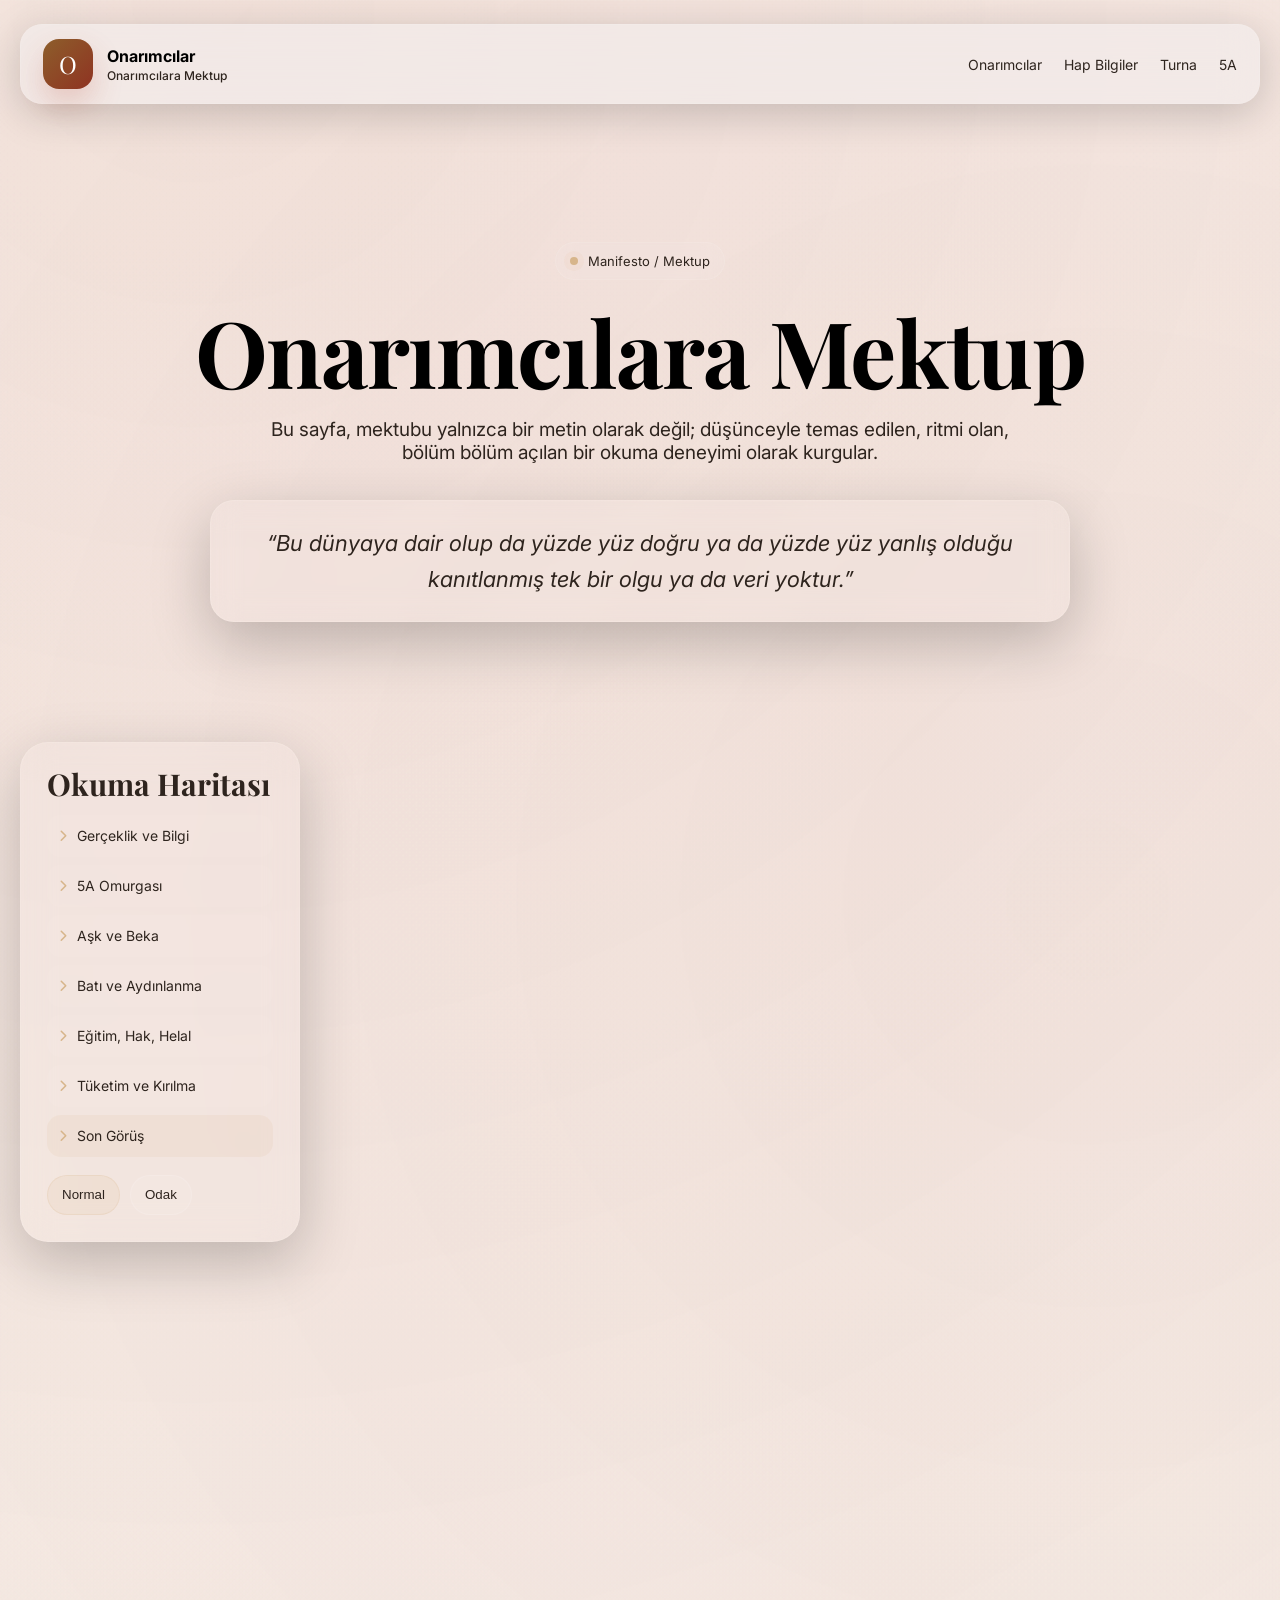
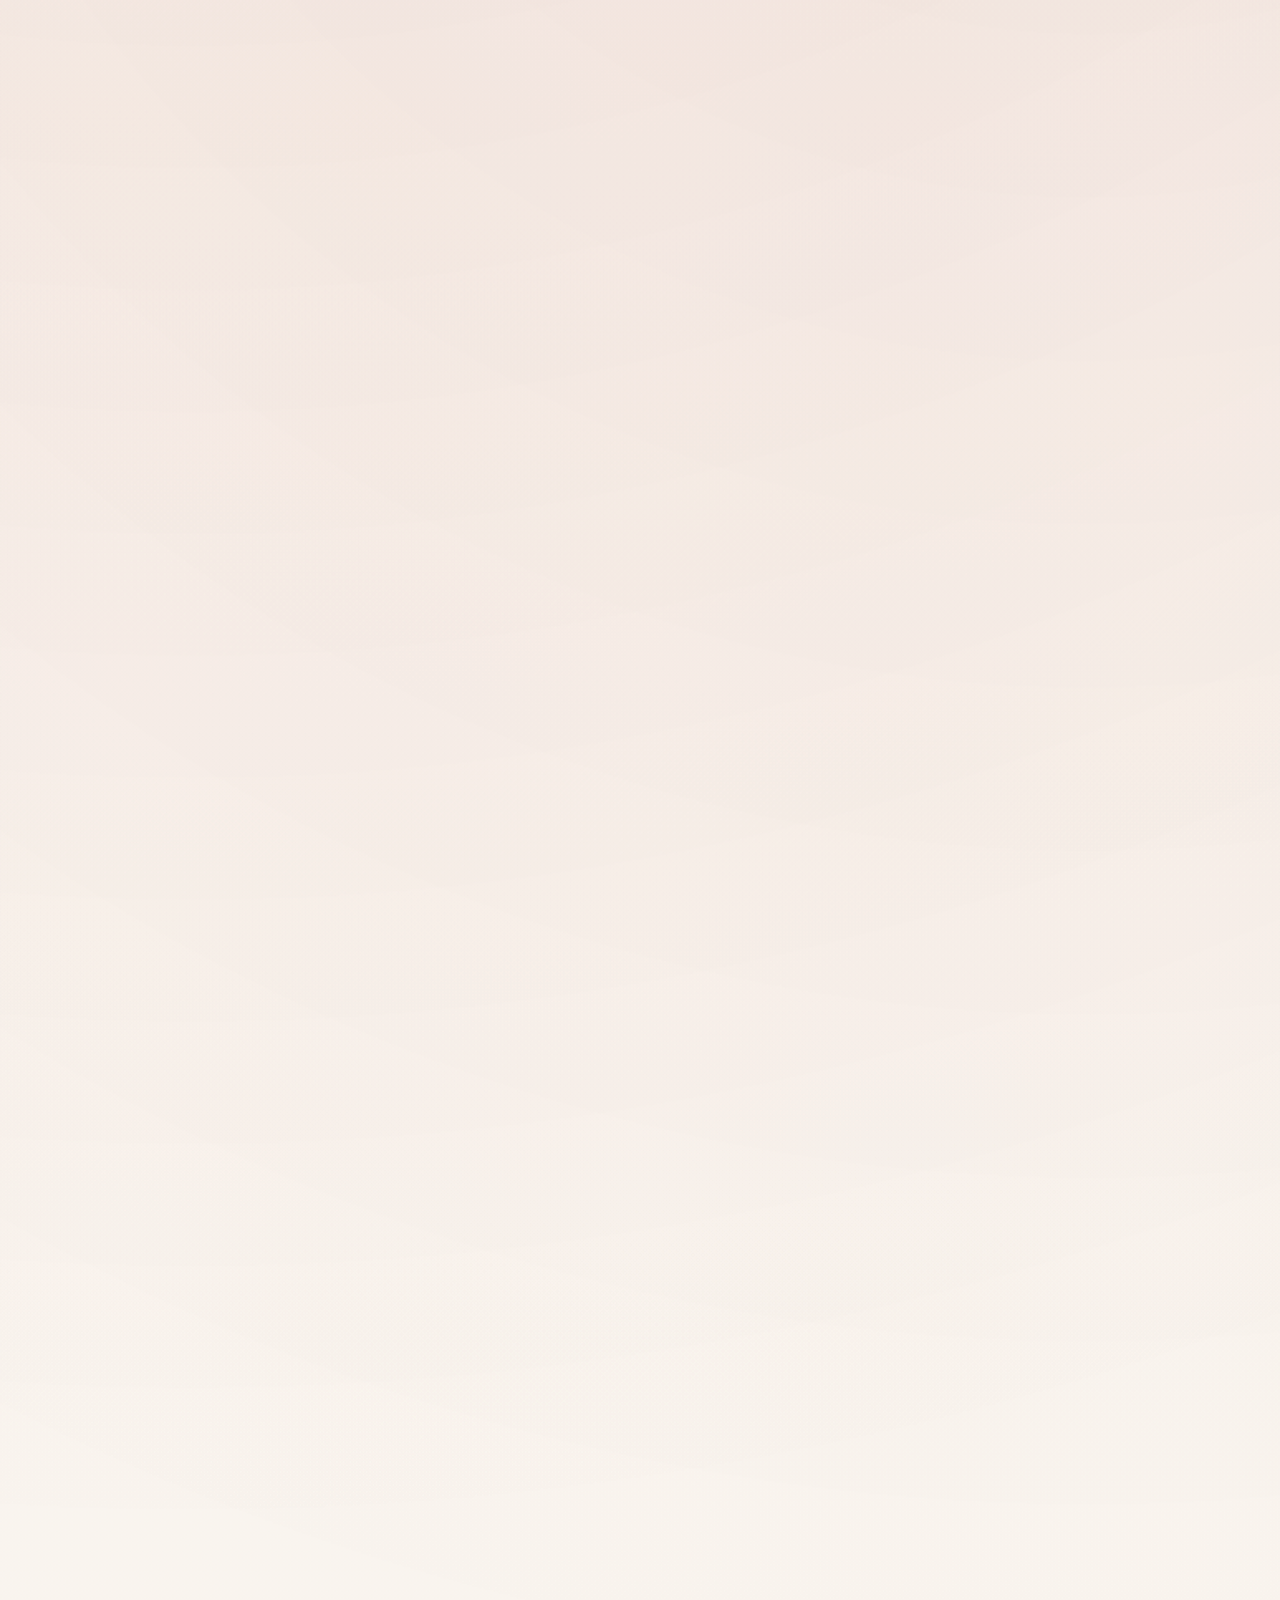
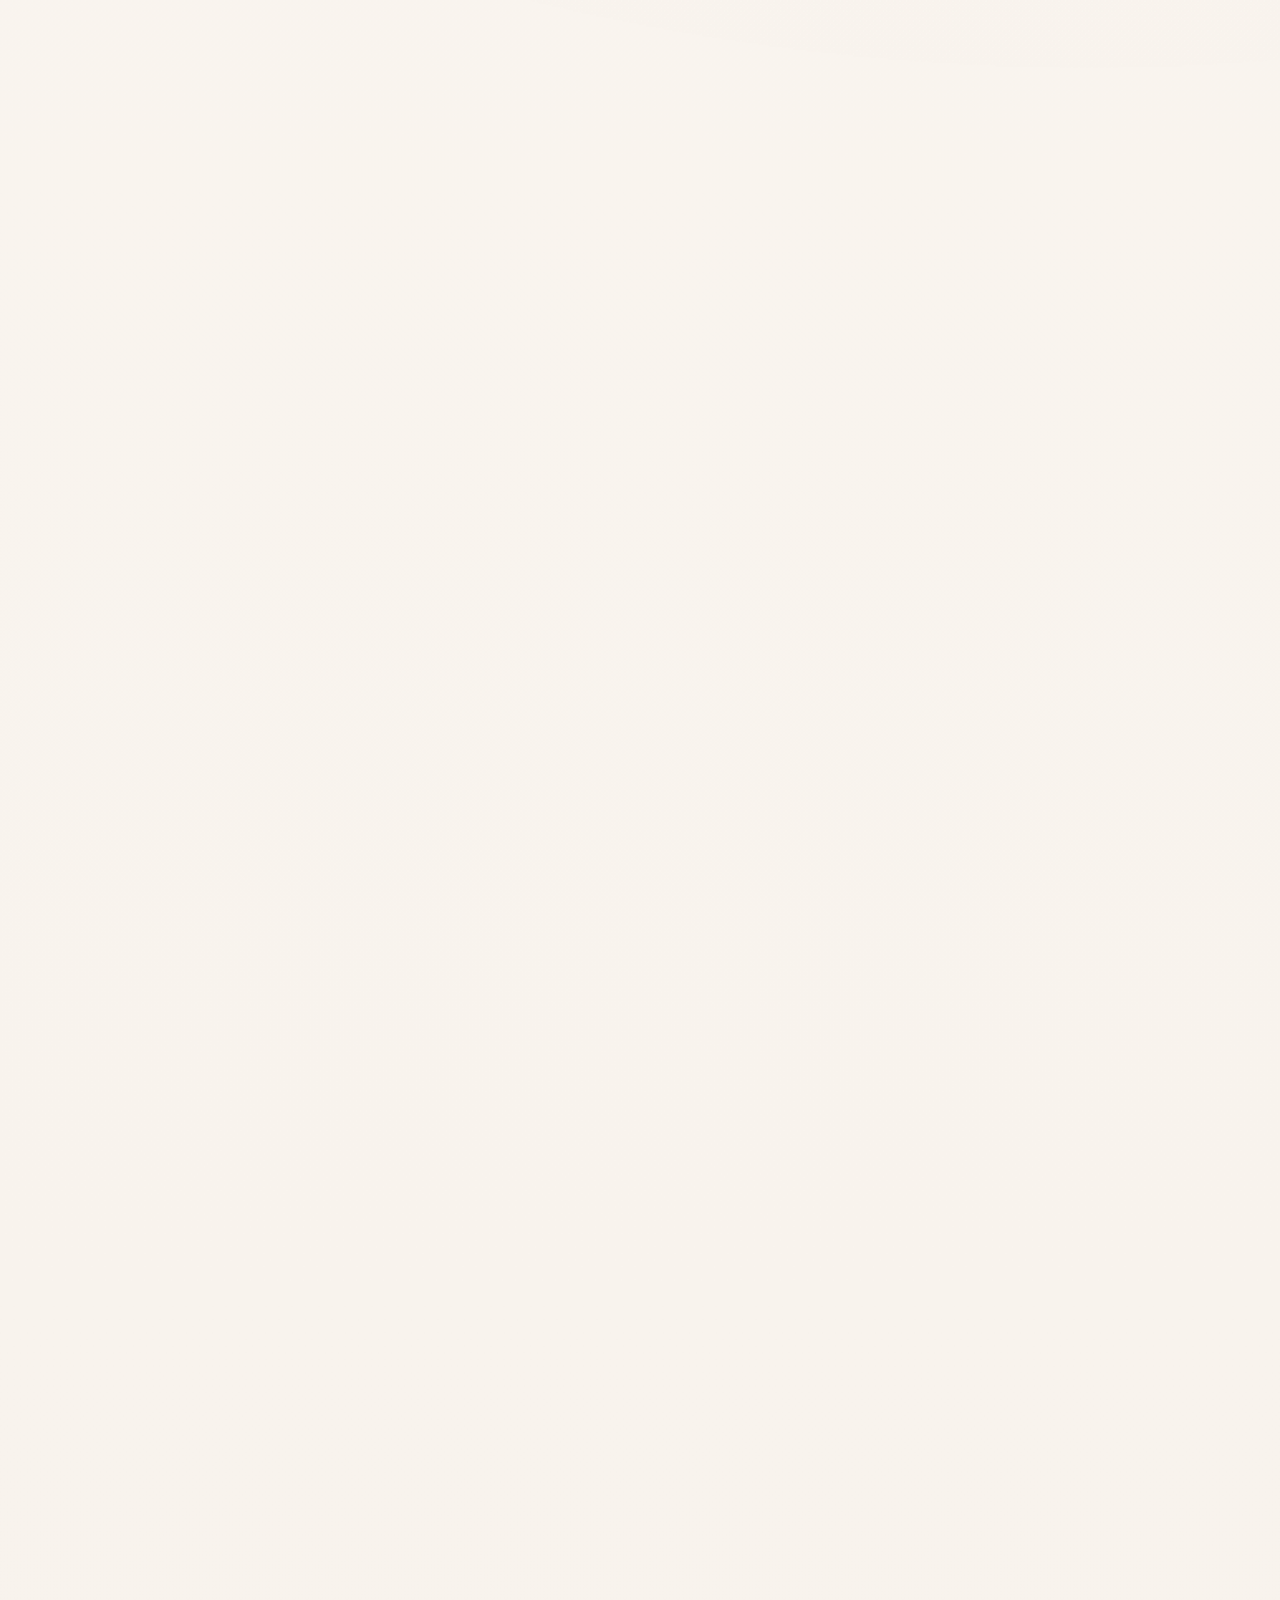
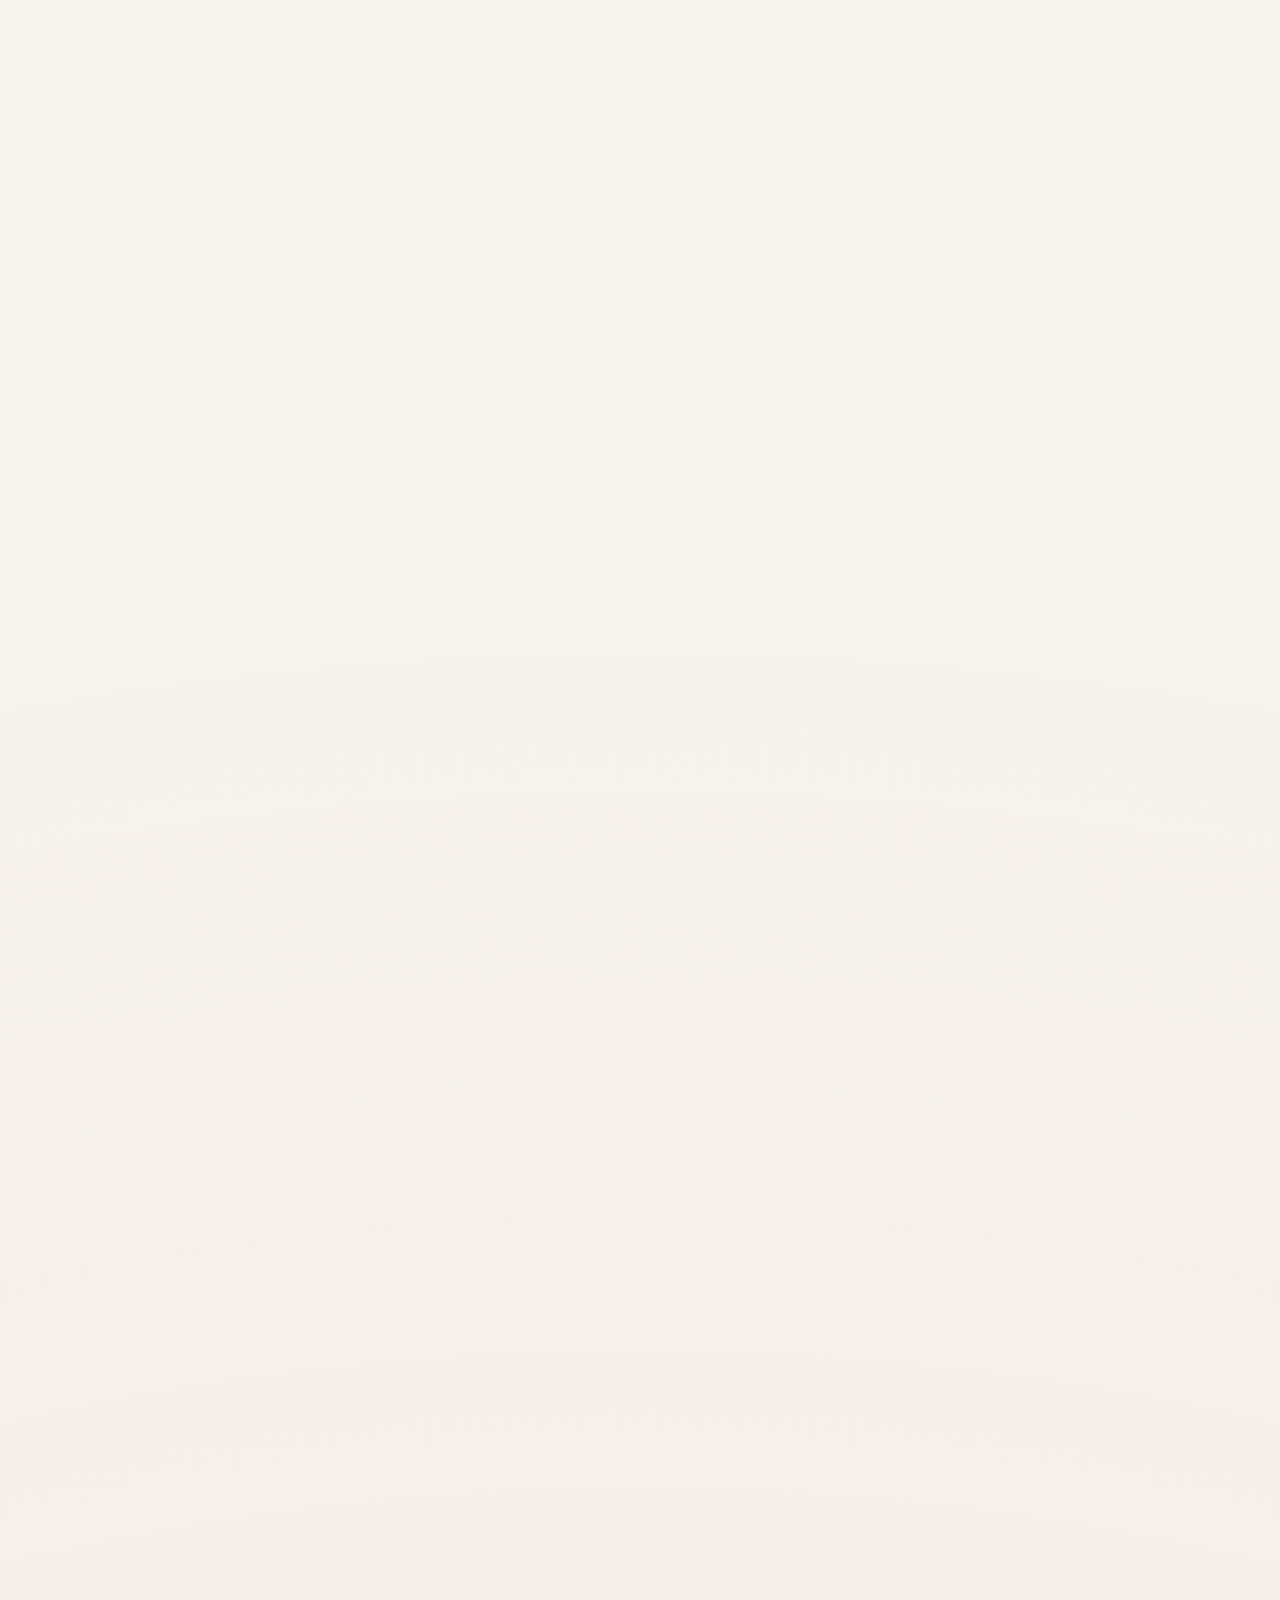
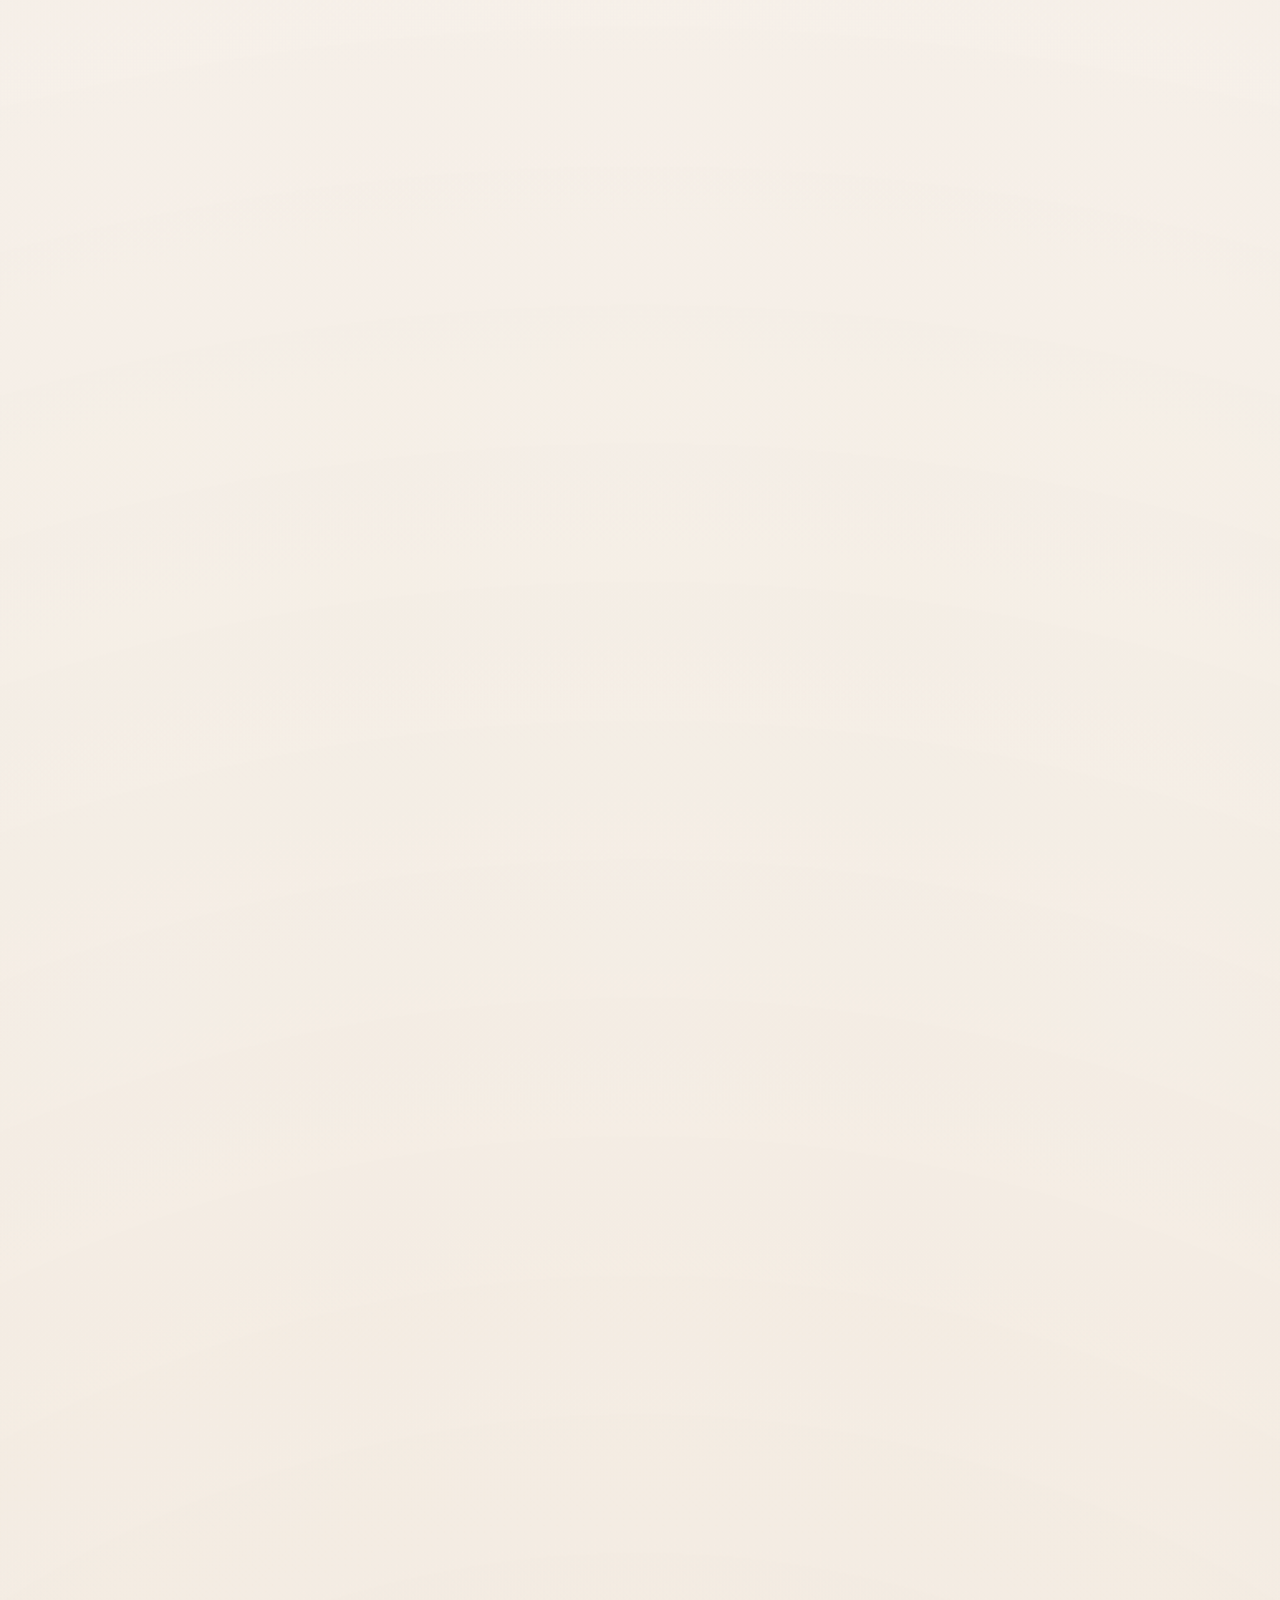
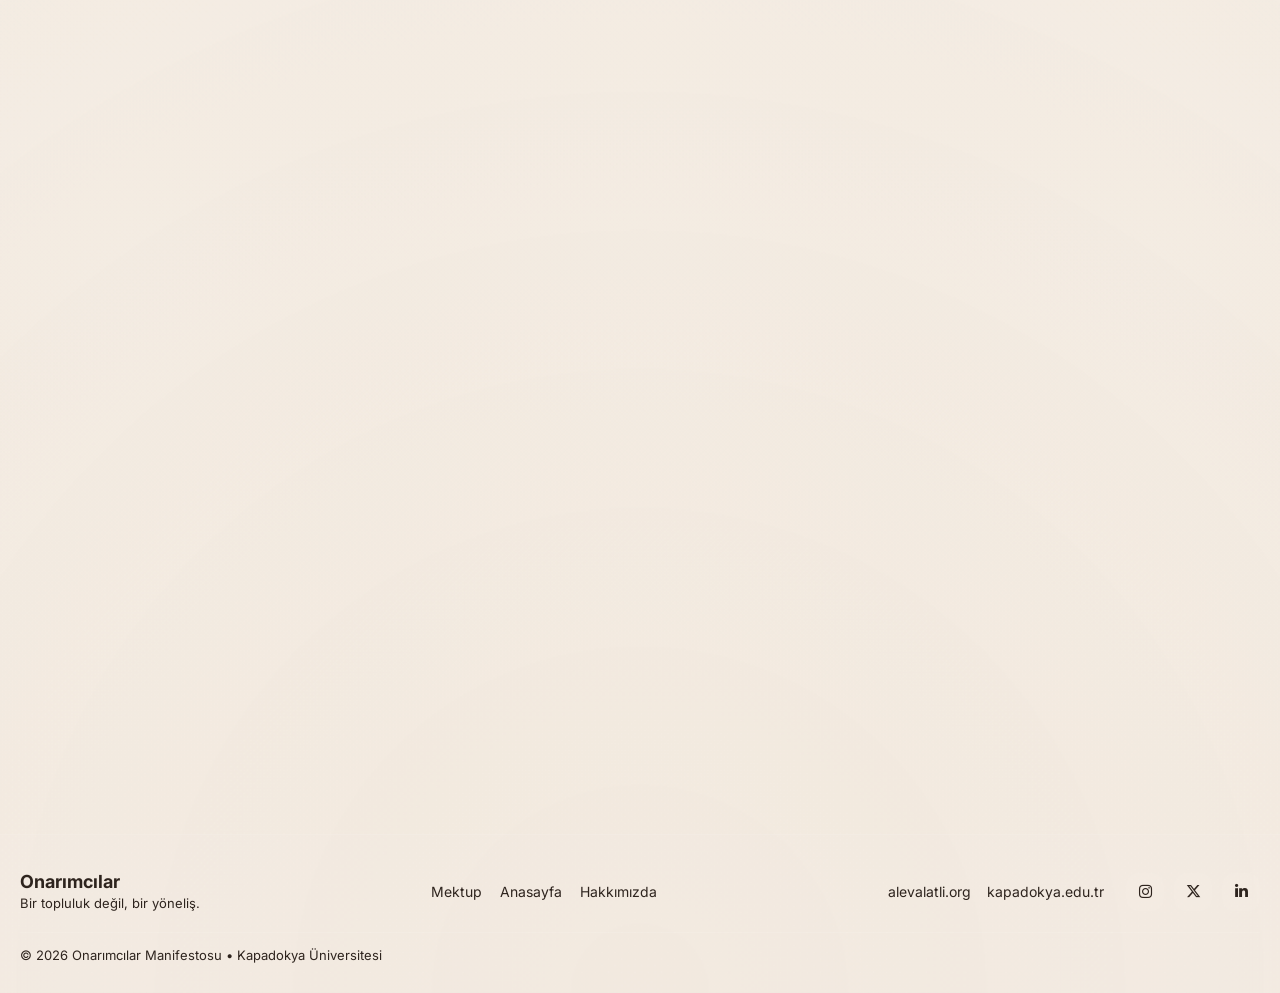
==== commit b4b0d9fc: "Add responsive styles for letter copy on mobile" ====
--- a/mektup.html
+++ b/mektup.html
@@ -887,7 +887,12 @@
           place-items: center;
         }
       }
-
+      @media (max-width: 768px) {
+        .letter-copy p {
+          opacity: 1 !important;
+          transform: none !important;
+        }
+      }
       @media (max-width: 640px) {
         .container,
         .topbar {
@@ -1600,5 +1605,12 @@
         });
       });
     </script>
+    <script>
+    if (window.innerWidth < 768) {
+      document.querySelectorAll(".letter-copy p").forEach(p => {
+        p.classList.add("show");
+      });
+    }
+    </script>
   </body>
 </html>
